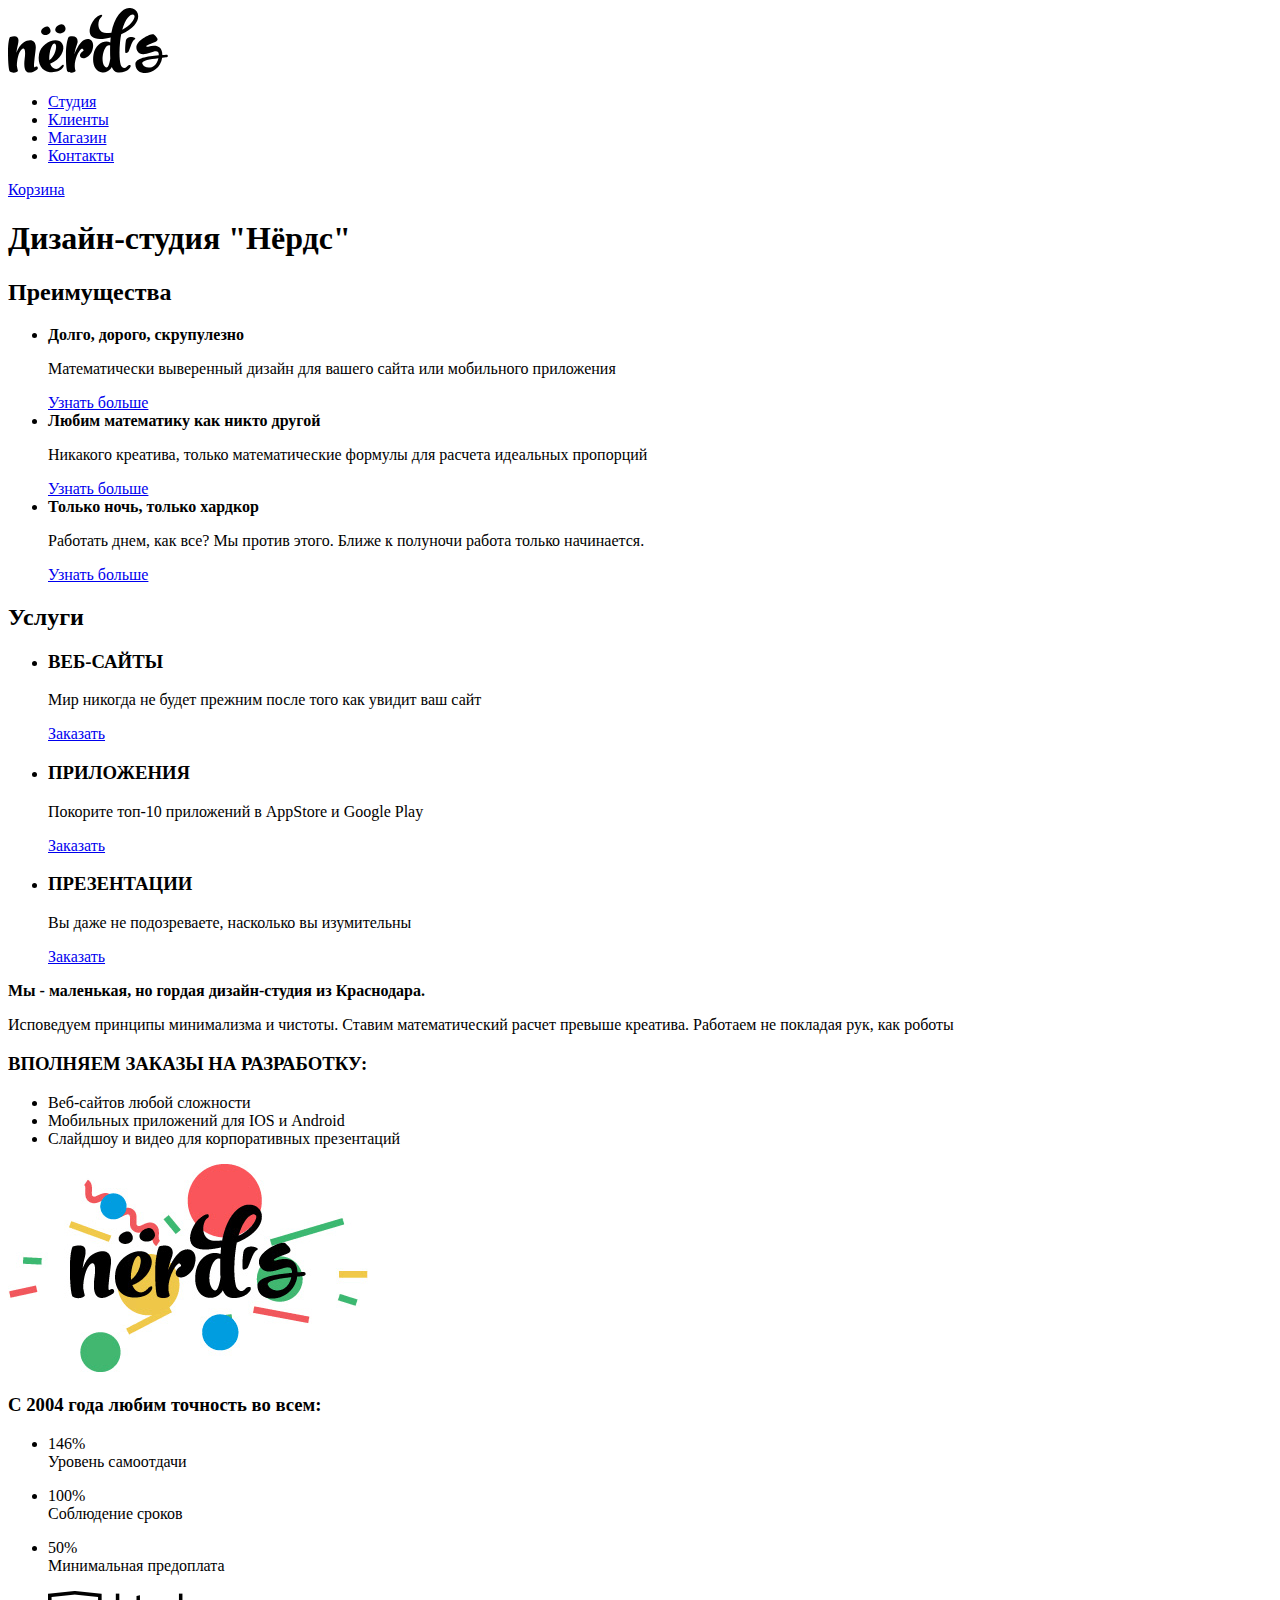
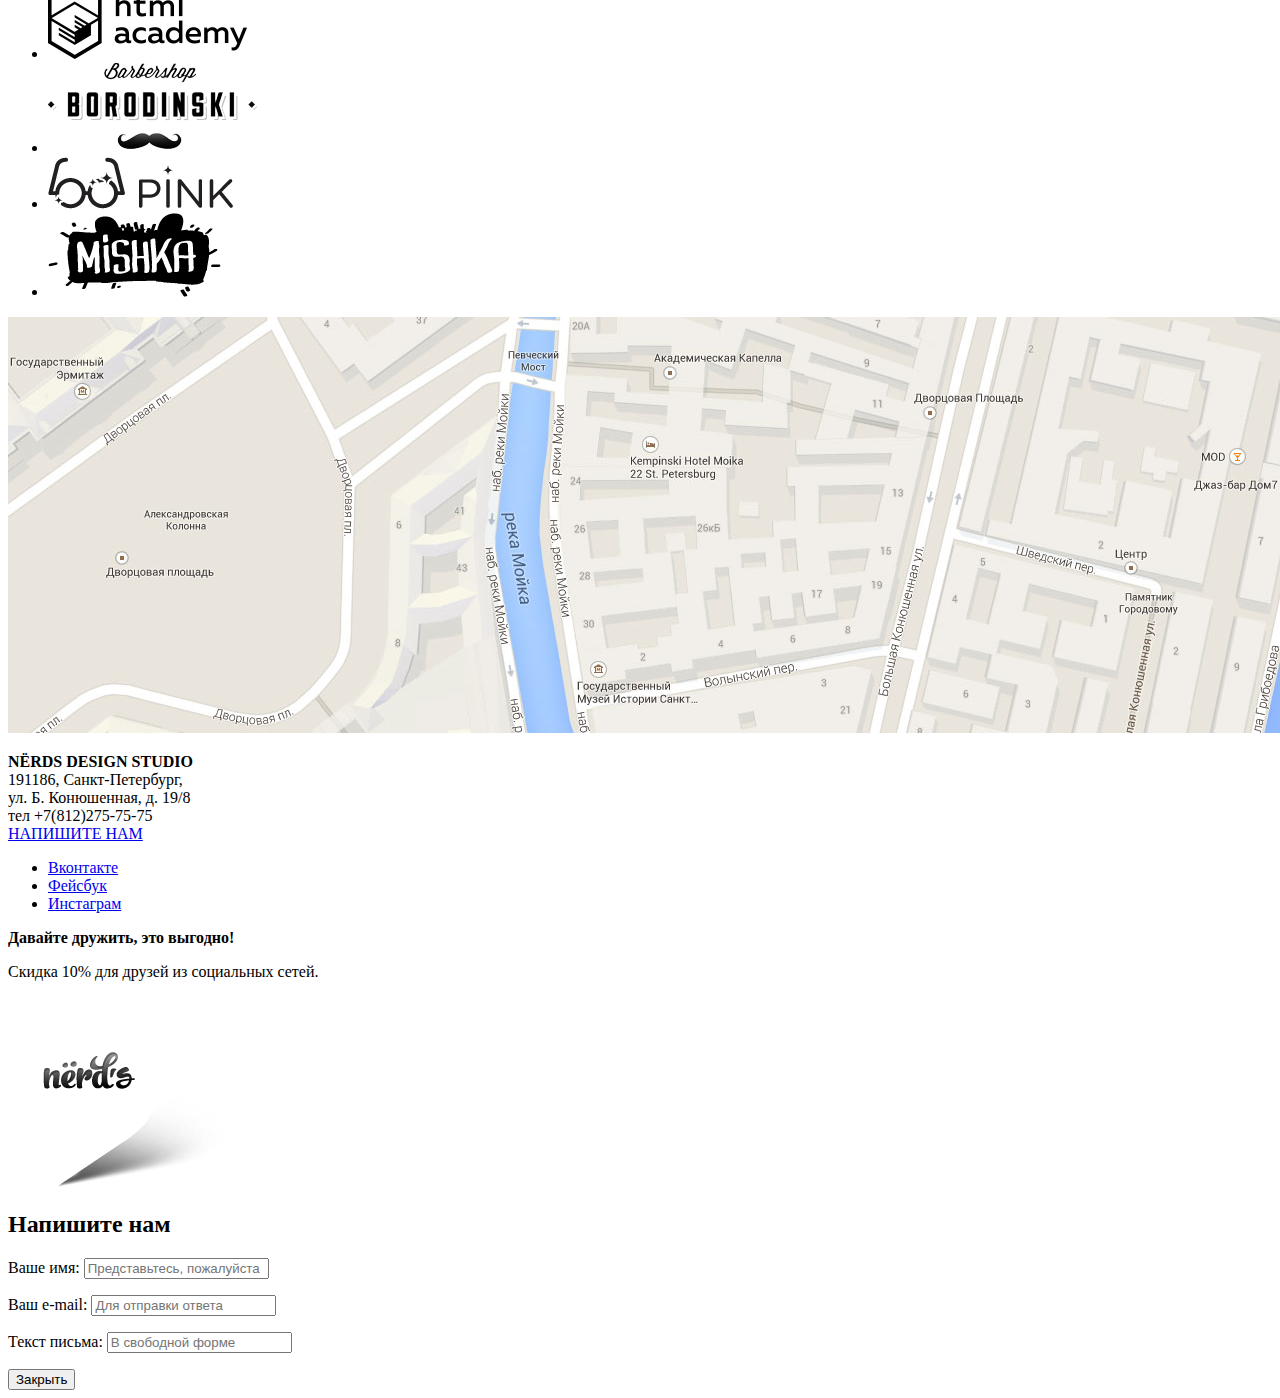
==== index.html @ 9006d19e "Merge pull request #4 from MyratNyrov/layout2" ====
<!DOCTYPE html>
<html lang="ru">
  <head>
    <meta charset="utf-8">
    <title>Дизайн-студия "Нёрдс"</title>
  </head>
  <body>

     <header class="main-header">
        <nav class="main-navigation">
            <a class="main-header-logo">
                <img src="img/nerds-logo.svg" width="160" height="65" alt="Логотип дизайн-студии «Нёрдс»">
            </a>
            <ul class="navigation">
                <li><a href="studio.html">Студия</a></li>
                <li><a href="customers.html">Клиенты</a></li>
                <li><a href="catalog.html">Магазин</a></li>
                <li><a href="contacts.html">Контакты</a></li>
            </ul>
        </nav>
        <div class="basket">
            <a href="#">Корзина</a>
        </div>
    </header>

    <main class="container">
        <h1 class="visually-hidden">Дизайн-студия "Нёрдс"</h1>
        <section class="features">
            <h2 class="visually-hidden">Преимущества</h2>
            <ul class="features-list">
                <li class="feature-item">
                    <b>Долго, дорого, скрупулезно</b>
                    <p>Математически выверенный дизайн для вашего сайта или мобильного приложения</p>
                    <a class="button" href="#">Узнать больше</a>
                </li>
                <li class="feature-item">
                    <b>Любим математику как никто другой</b>
                    <p>Никакого креатива, только математические формулы для расчета идеальных пропорций</p>
                    <a class="button" href="#">Узнать больше</a>
                </li>
                <li class="feature-item">
                    <b>Только ночь, только хардкор</b>
                    <p>Работать днем, как все? Мы против этого. Ближе к полуночи работа только начинается.</p>
                    <a class="button" href="#">Узнать больше</a>
                </li>
            </ul>
        </section>
        <section class="services">
            <h2 class="visually-hidden">Услуги</h2>
            <ul class="services-list">
                <li class="services-item">
                    <h3>ВЕБ-САЙТЫ</h3>
                    <p>Мир никогда не будет прежним после того как увидит ваш сайт</p>
                    <a class="button" href="#">Заказать</a>            
                </li>
                <li class="services-item">
                    <h3>ПРИЛОЖЕНИЯ</h3>
                    <p>Покорите топ-10 приложений в AppStore и Google Play</p>
                    <a class="button" href="#">Заказать</a>            
                </li>
                <li class="services-item">
                    <h3>ПРЕЗЕНТАЦИИ</h3>
                    <p>Вы даже не подозреваете, насколько вы изумительны</p>
                    <a class="button" href="#">Заказать</a>            
                </li>              
            </ul>
        </section>
        <section class="aboutus">
            <b>Мы - маленькая, но гордая дизайн-студия из Краснодара.</b>
            <p>Исповедуем принципы минимализма и чистоты. Ставим математический расчет превыше креатива. Работаем не покладая рук, как роботы</p>
            <h3>ВПОЛНЯЕМ ЗАКАЗЫ НА РАЗРАБОТКУ:</h3>
            <ul>
                <li>Веб-сайтов любой сложности</li>
                <li>Мобильных приложений для IOS и Android</li>
                <li>Слайдшоу и видео для корпоративных презентаций</li>
            </ul>
            <a class="main-header-logo">
                <img src="img/nerds-illustration.png" width="360" height="208" alt="Логотип дизайн-студии «Нёрдс»">
            </a>
            <h3>С 2004 года любим точность во всем:</h3>
            <ul>
                <li>
                    <p>146%<br>
                        Уровень самоотдачи
                    </p>
                </li>
                <li>
                    <p>100%<br>
                        Соблюдение сроков
                    </p>
                </li>
                <li>
                    <p>50%<br>
                        Минимальная предоплата
                    </p>
                </li>                
            </ul>
        </section>
        <section class="jobs">
            <ul class="jobs-list">
                <li>
                    <a href="https://htmlacademy.ru/intensive/htmlcss">
                        <img src="img/logo-htmlacademy.png" width="199" height="68" alt="HTML academy">                    
                    </a>
                </li>     
                <li>
                    <a href="https://http://barbershop-borodinski.ru/">
                        <img src="img/logo-borodinski.png" width="209" height="90" alt="Барбершоп Бородинский">                    
                    </a>
                </li>   
                <li>
                    <a href="https://pink.ru/">
                        <img src="img/logo-pink.png" width="185" height="52" alt="Pink">                    
                    </a>
                </li>   
                <li>
                    <a href="https://mishka.ru/">
                        <img src="img/logo-mishka.png" width="173" height="84" alt="Мишка">                    
                    </a>
                </li>              
            </ul>
        </section>      
    </main>

    <footer>
        <div id="map">
            <p>
                <img src="img/map.jpg" width="1440" height="416" alt="Офис компании по адресу ул. Большая Конюшенная 19/8, Санкт-Петербург">
            </p>
            <div class="contacts">
                <b>NЁRDS DESIGN STUDIO</b>
                <br>191186, Санкт-Петербург,
                <br>ул. Б. Конюшенная, д. 19/8
                <br>тел +7(812)275-75-75
                <br><a class="button" href="#">НАПИШИТЕ НАМ</a>
            </div>
        </div>
        <div class="footer-social">           
            <ul>
                <li><a class="social-button" href="#">Вконтакте</a></li>
                <li><a class="social-button" href="#">Фейсбук</a></li>
                <li><a class="social-button" href="#">Инстаграм</a></li>
            </ul> 
            <b>Давайте дружить, это выгодно!</b>
            <p>Скидка 10% для друзей из социальных сетей.</p>
        </div>          
            <a class="main-header-logo">
                <img src="img/map-marker.png" width="231" height="190" alt="Логотип дизайн-студии «Нёрдс»">
            </a>
        </div>
    </footer>

    <section class="modal modal-writetous">
        <h2>Напишите нам</h2>
        <form class="writetous-form" action="https://echo.htmlacademy.ru" method="post">
            <p>
                <label for="user-name">Ваше имя:</label>
               <input class="writetous-user" id="user-name" type="text" name="name" placeholder="Представьтесь, пожалуйста">
            </p>
            <p>
                <label for="user-emial">Ваш e-mail:</label>
                <input class="writetous-email" id="user-emial" type="text" name="emial" placeholder="Для отправки ответа">
            </p>
            <p>
                <label for="user-text">Текст письма:</label>
               <input class="writetous-text" id="user-text" type="text" name="text" placeholder="В свободной форме">
            </p>
        </form>
        <button class="modal-close" type="button">Закрыть</button>
    </section>

  </body>
</html>
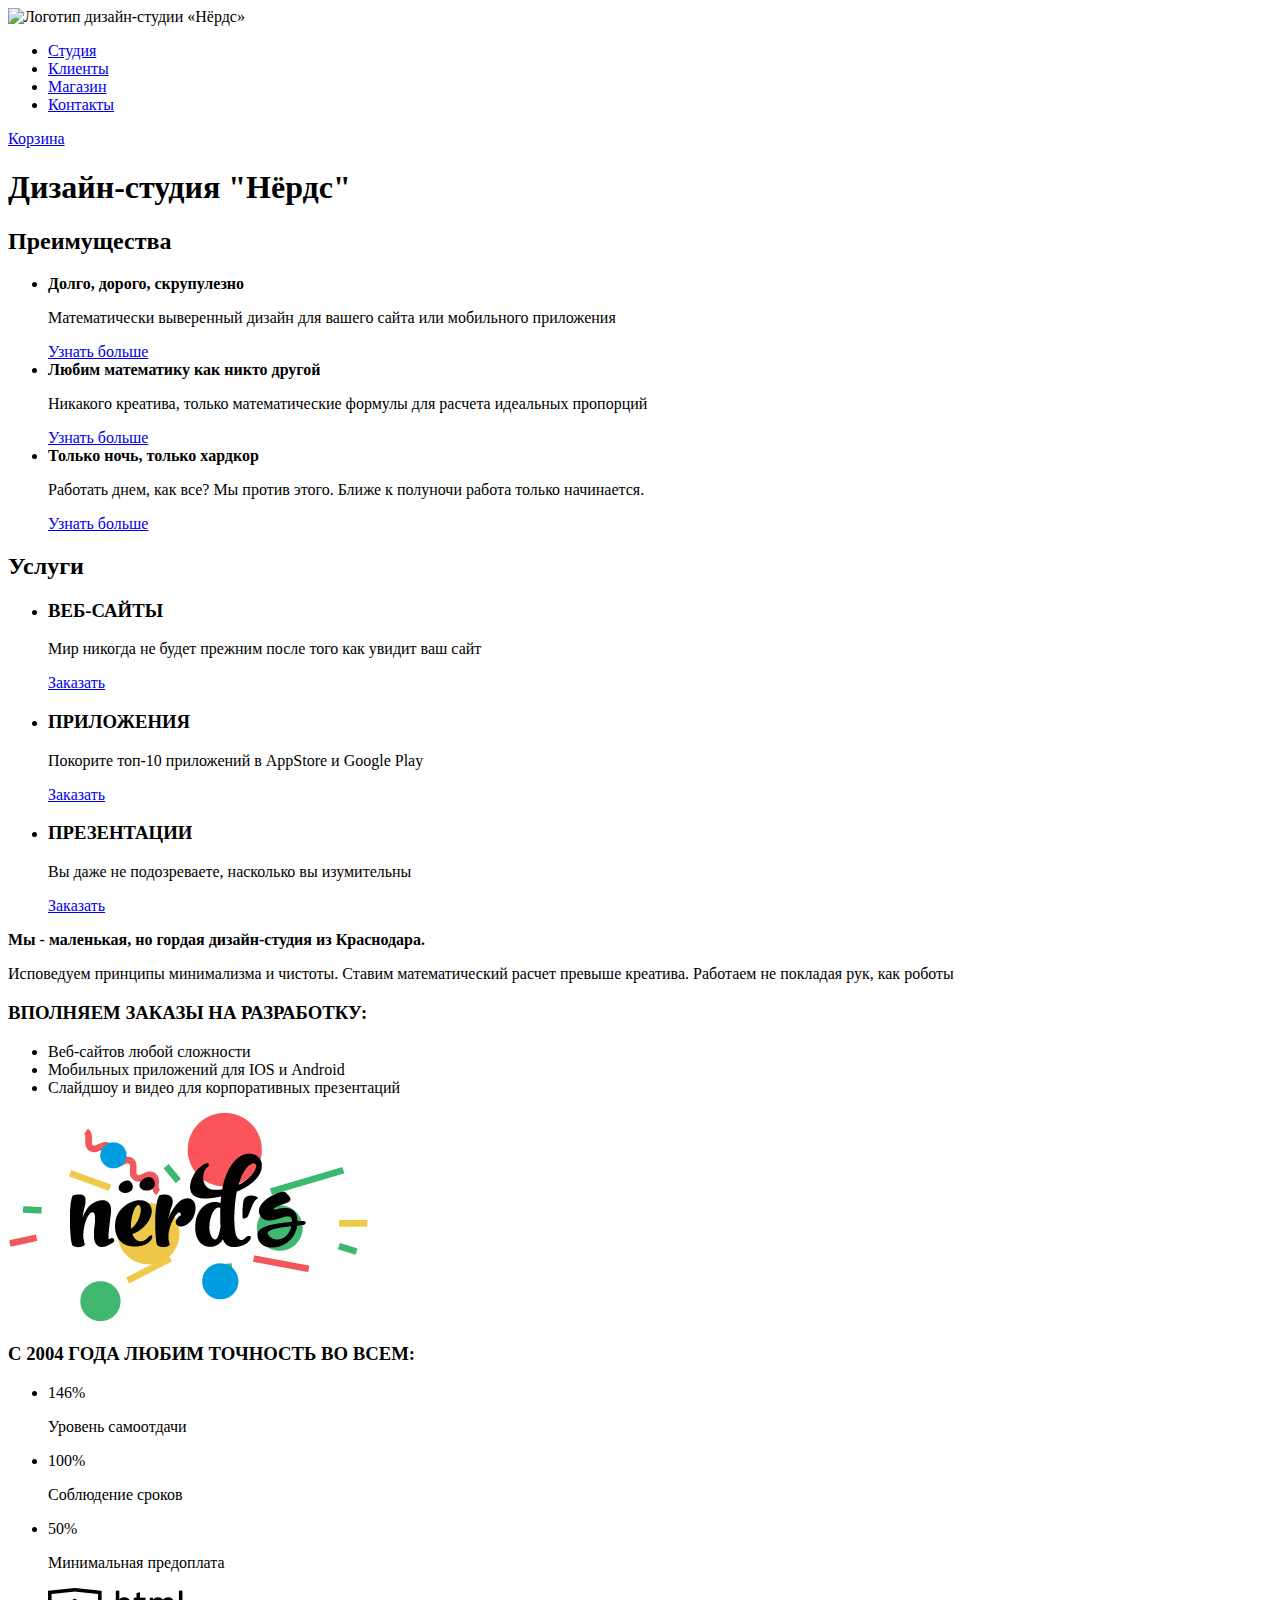
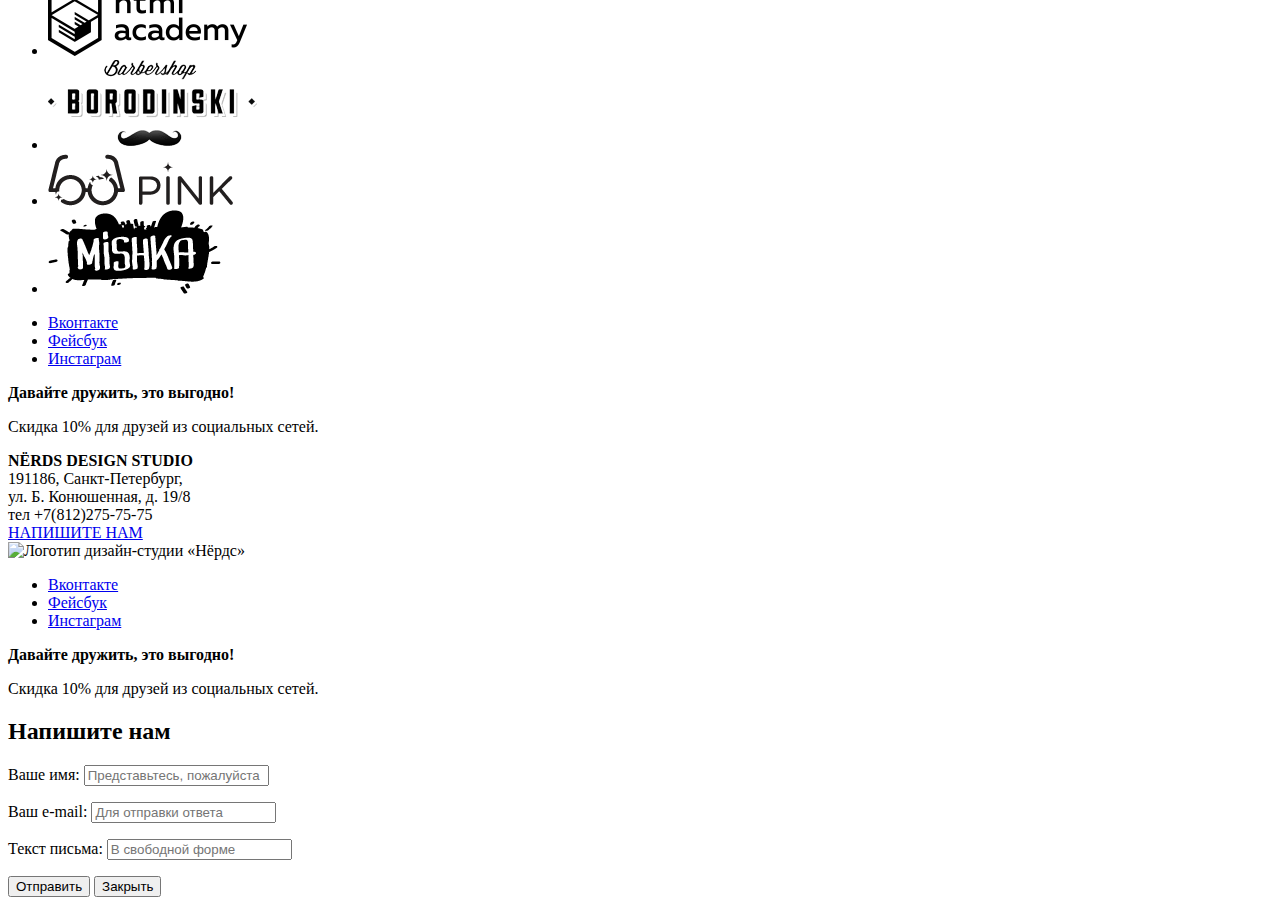
==== commit 3e4d0725: "resolve conflict" ====
--- a/index.html
+++ b/index.html
@@ -3,13 +3,17 @@
   <head>
     <meta charset="utf-8">
     <title>Дизайн-студия "Нёрдс"</title>
+    <link rel="preconnect" href="https://fonts.gstatic.com">
+    <link href="https://fonts.googleapis.com/css2?family=Roboto:wght@400;700&display=swap" rel="stylesheet">
+    <link href="css/normalize.css" rel="stylesheet" >    
+    <link rel="stylesheet" href="style.css">
   </head>
   <body>
 
      <header class="main-header">
         <nav class="main-navigation">
             <a class="main-header-logo">
-                <img src="img/nerds-logo.svg" width="160" height="65" alt="Логотип дизайн-студии «Нёрдс»">
+                <img src="img/index-logo.svg" width="368" height="153" alt="Логотип дизайн-студии «Нёрдс»">
             </a>
             <ul class="navigation">
                 <li><a href="studio.html">Студия</a></li>
@@ -28,40 +32,40 @@
         <section class="features">
             <h2 class="visually-hidden">Преимущества</h2>
             <ul class="features-list">
-                <li class="feature-item">
-                    <b>Долго, дорого, скрупулезно</b>
-                    <p>Математически выверенный дизайн для вашего сайта или мобильного приложения</p>
-                    <a class="button" href="#">Узнать больше</a>
-                </li>
-                <li class="feature-item">
-                    <b>Любим математику как никто другой</b>
-                    <p>Никакого креатива, только математические формулы для расчета идеальных пропорций</p>
-                    <a class="button" href="#">Узнать больше</a>
-                </li>
-                <li class="feature-item">
-                    <b>Только ночь, только хардкор</b>
-                    <p>Работать днем, как все? Мы против этого. Ближе к полуночи работа только начинается.</p>
-                    <a class="button" href="#">Узнать больше</a>
-                </li>
+              <li class="feature-item">
+                <b>Долго, дорого, скрупулезно</b>
+                <p>Математически выверенный дизайн для вашего сайта или мобильного приложения</p>
+                <a class="button" href="#">Узнать больше</a>
+              </li>
+              <li class="feature-item">
+                <b>Любим математику как никто другой</b>
+                <p>Никакого креатива, только математические формулы для расчета идеальных пропорций</p>
+                <a class="button" href="#">Узнать больше</a>
+              </li>
+              <li class="feature-item">
+                <b>Только ночь, только хардкор</b>
+                <p>Работать днем, как все? Мы против этого. Ближе к полуночи работа только начинается.</p>
+                <a class="button" href="#">Узнать больше</a>
+              </li>
             </ul>
         </section>
         <section class="services">
             <h2 class="visually-hidden">Услуги</h2>
             <ul class="services-list">
-                <li class="services-item">
+                <li class="services-item-web">
                     <h3>ВЕБ-САЙТЫ</h3>
                     <p>Мир никогда не будет прежним после того как увидит ваш сайт</p>
-                    <a class="button" href="#">Заказать</a>            
+                    <a class="button-web" href="#">Заказать</a>            
                 </li>
-                <li class="services-item">
+                <li class="services-item-app">
                     <h3>ПРИЛОЖЕНИЯ</h3>
                     <p>Покорите топ-10 приложений в AppStore и Google Play</p>
-                    <a class="button" href="#">Заказать</a>            
+                    <a class="button-app" href="#">Заказать</a>            
                 </li>
-                <li class="services-item">
+                <li class="services-item-presentation">
                     <h3>ПРЕЗЕНТАЦИИ</h3>
                     <p>Вы даже не подозреваете, насколько вы изумительны</p>
-                    <a class="button" href="#">Заказать</a>            
+                    <a class="button-presentation" href="#">Заказать</a>            
                 </li>              
             </ul>
         </section>
@@ -69,7 +73,7 @@
             <b>Мы - маленькая, но гордая дизайн-студия из Краснодара.</b>
             <p>Исповедуем принципы минимализма и чистоты. Ставим математический расчет превыше креатива. Работаем не покладая рук, как роботы</p>
             <h3>ВПОЛНЯЕМ ЗАКАЗЫ НА РАЗРАБОТКУ:</h3>
-            <ul>
+            <ul class="aboutus-list">
                 <li>Веб-сайтов любой сложности</li>
                 <li>Мобильных приложений для IOS и Android</li>
                 <li>Слайдшоу и видео для корпоративных презентаций</li>
@@ -77,56 +81,59 @@
             <a class="main-header-logo">
                 <img src="img/nerds-illustration.png" width="360" height="208" alt="Логотип дизайн-студии «Нёрдс»">
             </a>
-            <h3>С 2004 года любим точность во всем:</h3>
-            <ul>
-                <li>
-                    <p>146%<br>
-                        Уровень самоотдачи
-                    </p>
+            <h3>С 2004 ГОДА ЛЮБИМ ТОЧНОСТЬ ВО ВСЕМ:</h3>
+            <ul class="aboutus-list">
+                <li class="aboutus-percent">
+                    <span>146%</span>
+                    <p>Уровень самоотдачи</p>                    
                 </li>
-                <li>
-                    <p>100%<br>
-                        Соблюдение сроков
-                    </p>
+                <li class="aboutus-percent">
+                    <span>100%</span>
+                    <p>Соблюдение сроков</p>                    
                 </li>
-                <li>
-                    <p>50%<br>
-                        Минимальная предоплата
-                    </p>
+                <li class="aboutus-percent">
+                    <span>50%</span>
+                    <p>Минимальная предоплата</p>                    
                 </li>                
             </ul>
         </section>
         <section class="jobs">
             <ul class="jobs-list">
                 <li>
-                    <a href="https://htmlacademy.ru/intensive/htmlcss">
+                    <a class="jobs-item" href="https://htmlacademy.ru/intensive/htmlcss">
                         <img src="img/logo-htmlacademy.png" width="199" height="68" alt="HTML academy">                    
                     </a>
                 </li>     
                 <li>
-                    <a href="https://http://barbershop-borodinski.ru/">
+                    <a class="jobs-item" href="https://http://barbershop-borodinski.ru/">
                         <img src="img/logo-borodinski.png" width="209" height="90" alt="Барбершоп Бородинский">                    
                     </a>
                 </li>   
                 <li>
-                    <a href="https://pink.ru/">
+                    <a class="jobs-item" href="https://pink.ru/">
                         <img src="img/logo-pink.png" width="185" height="52" alt="Pink">                    
                     </a>
                 </li>   
                 <li>
-                    <a href="https://mishka.ru/">
+                    <a class="jobs-item" href="https://mishka.ru/">
                         <img src="img/logo-mishka.png" width="173" height="84" alt="Мишка">                    
                     </a>
                 </li>              
-            </ul>
-        </section>      
+              </ul>
+          </section>      
     </main>
 
     <footer>
+        <div class="footer-social">           
+            <ul>
+              <li><a class="social-button" href="#">Вконтакте</a></li>
+              <li><a class="social-button" href="#">Фейсбук</a></li>
+              <li><a class="social-button" href="#">Инстаграм</a></li>
+            </ul> 
+            <b>Давайте дружить, это выгодно!</b>
+            <p>Скидка 10% для друзей из социальных сетей.</p>
+        </div>
         <div id="map">
-            <p>
-                <img src="img/map.jpg" width="1440" height="416" alt="Офис компании по адресу ул. Большая Конюшенная 19/8, Санкт-Петербург">
-            </p>
             <div class="contacts">
                 <b>NЁRDS DESIGN STUDIO</b>
                 <br>191186, Санкт-Петербург,
@@ -135,39 +142,44 @@
                 <br><a class="button" href="#">НАПИШИТЕ НАМ</a>
             </div>
         </div>
+        <a class="main-header-logo">
+            <img src="img/index-logo.svg" width="368" height="153" alt="Логотип дизайн-студии «Нёрдс»">
+        </a>
         <div class="footer-social">           
-            <ul>
-                <li><a class="social-button" href="#">Вконтакте</a></li>
-                <li><a class="social-button" href="#">Фейсбук</a></li>
-                <li><a class="social-button" href="#">Инстаграм</a></li>
+            <ul class="social-list">
+                <li><a class="social-button vk-icon" href="vk.com">Вконтакте</a>
+                    <!-- <img class="vk" src="img/vk-icon.svg" width="26" height="26" alt="ВК"> -->
+                </li>
+                <li><a class="social-button fb-icon" href="facebook.com">Фейсбук</a>
+                    <!-- <img class="fb" src="img/fb-icon.svg" width="26" height="26" alt="ФБ"> -->
+                </li>
+                <li><a class="social-button insta-icon" href="instagram.com">Инстаграм</a>
+                    <!-- <img class="insta" src="img/insta-icon.svg" width="26" height="26" alt="Инста"> -->
+                </li>
             </ul> 
             <b>Давайте дружить, это выгодно!</b>
             <p>Скидка 10% для друзей из социальных сетей.</p>
-        </div>          
-            <a class="main-header-logo">
-                <img src="img/map-marker.png" width="231" height="190" alt="Логотип дизайн-студии «Нёрдс»">
-            </a>
         </div>
     </footer>
 
     <section class="modal modal-writetous">
         <h2>Напишите нам</h2>
         <form class="writetous-form" action="https://echo.htmlacademy.ru" method="post">
-            <p>
+            <p class="writetous-item">
                 <label for="user-name">Ваше имя:</label>
                <input class="writetous-user" id="user-name" type="text" name="name" placeholder="Представьтесь, пожалуйста">
             </p>
-            <p>
+            <p class="writetous-item"> 
                 <label for="user-emial">Ваш e-mail:</label>
                 <input class="writetous-email" id="user-emial" type="text" name="emial" placeholder="Для отправки ответа">
             </p>
-            <p>
+            <p class="writetous-item writetous-text">
                 <label for="user-text">Текст письма:</label>
                <input class="writetous-text" id="user-text" type="text" name="text" placeholder="В свободной форме">
             </p>
         </form>
+        <button class="button">Отправить</button>
         <button class="modal-close" type="button">Закрыть</button>
     </section>
-
   </body>
 </html>
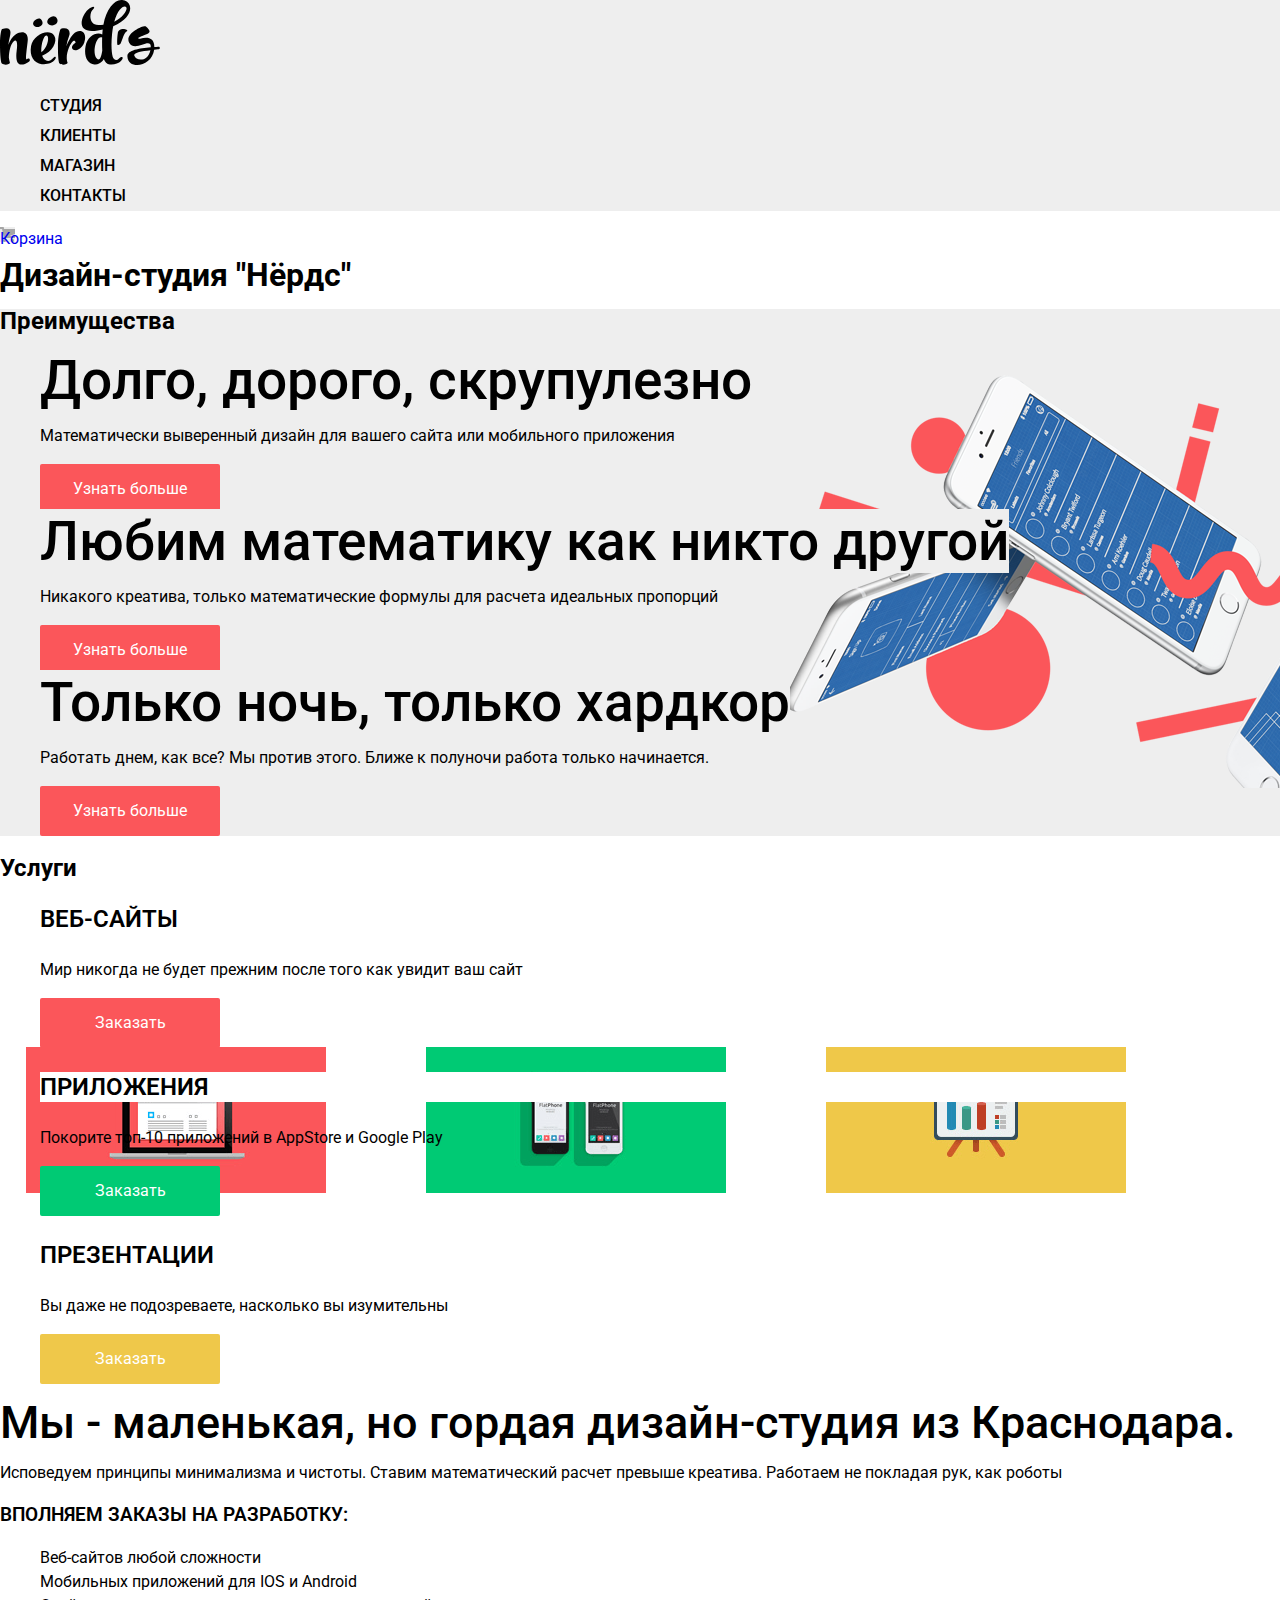
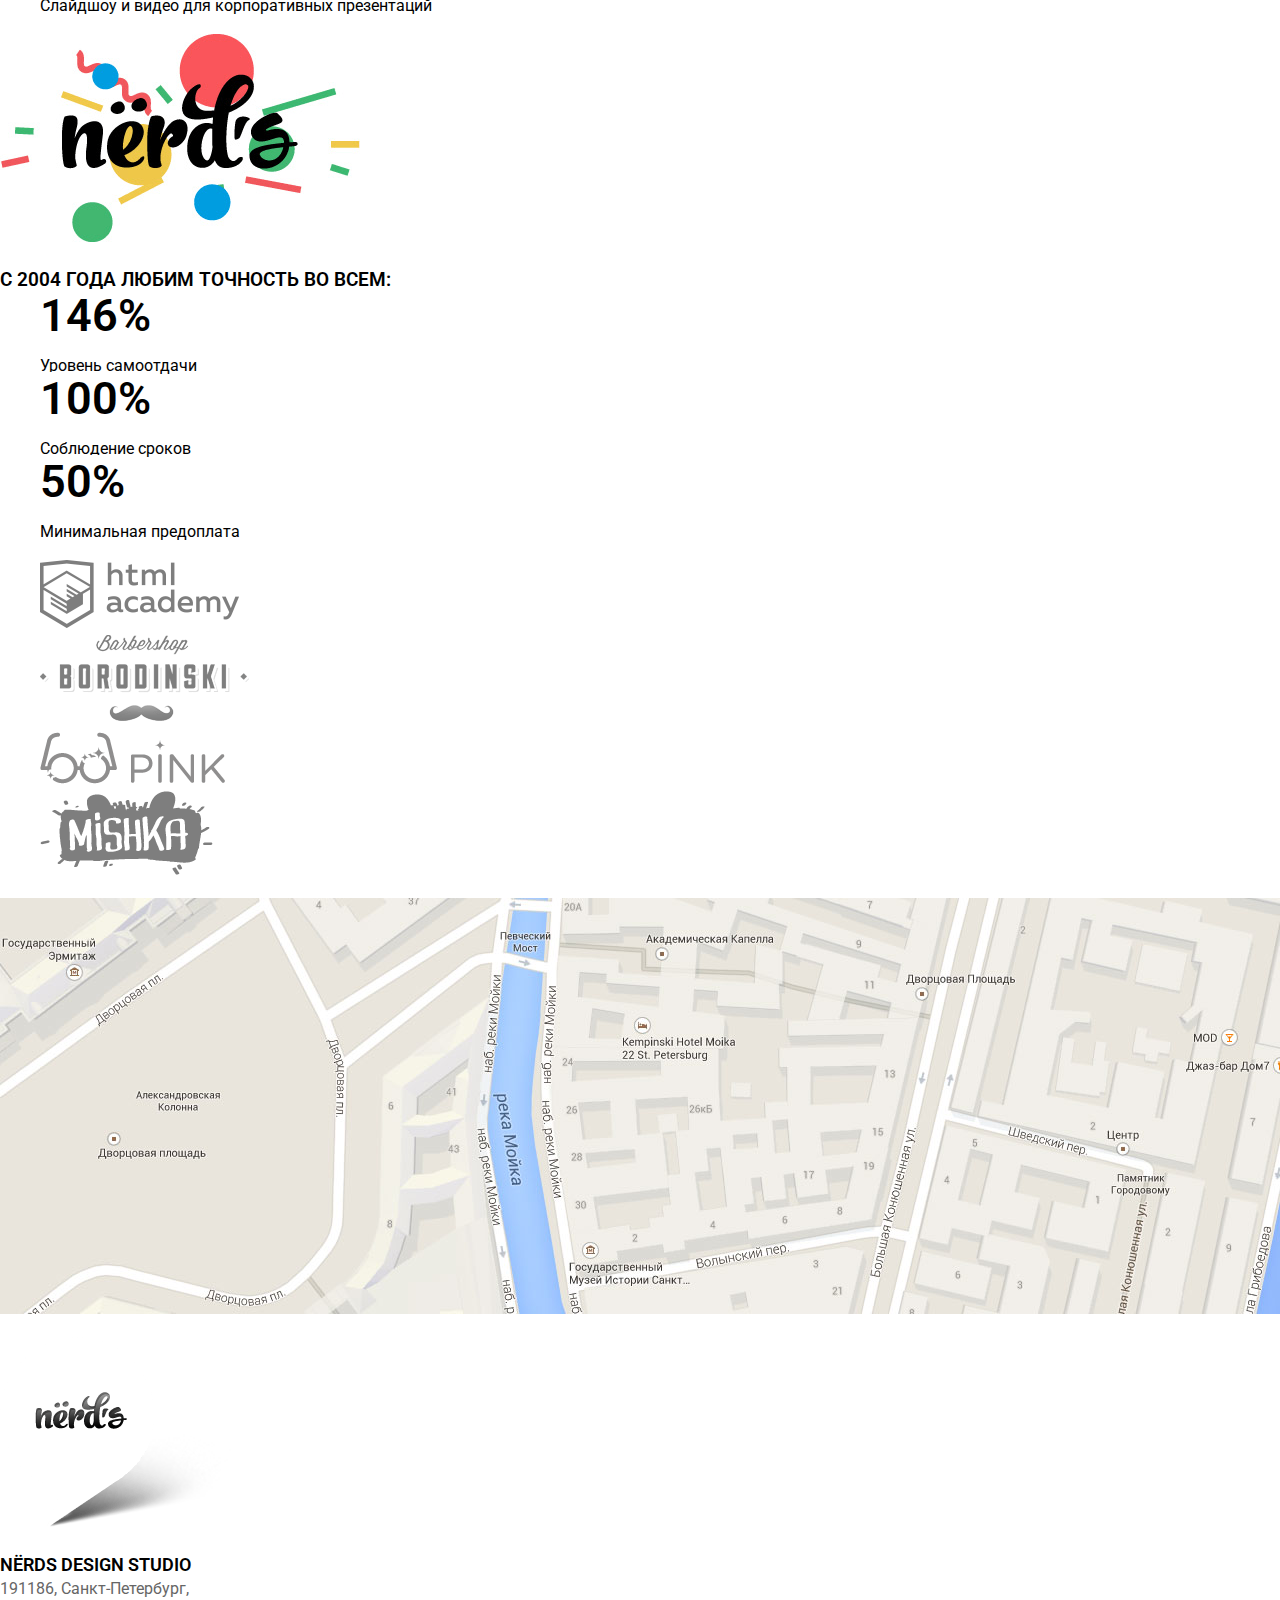
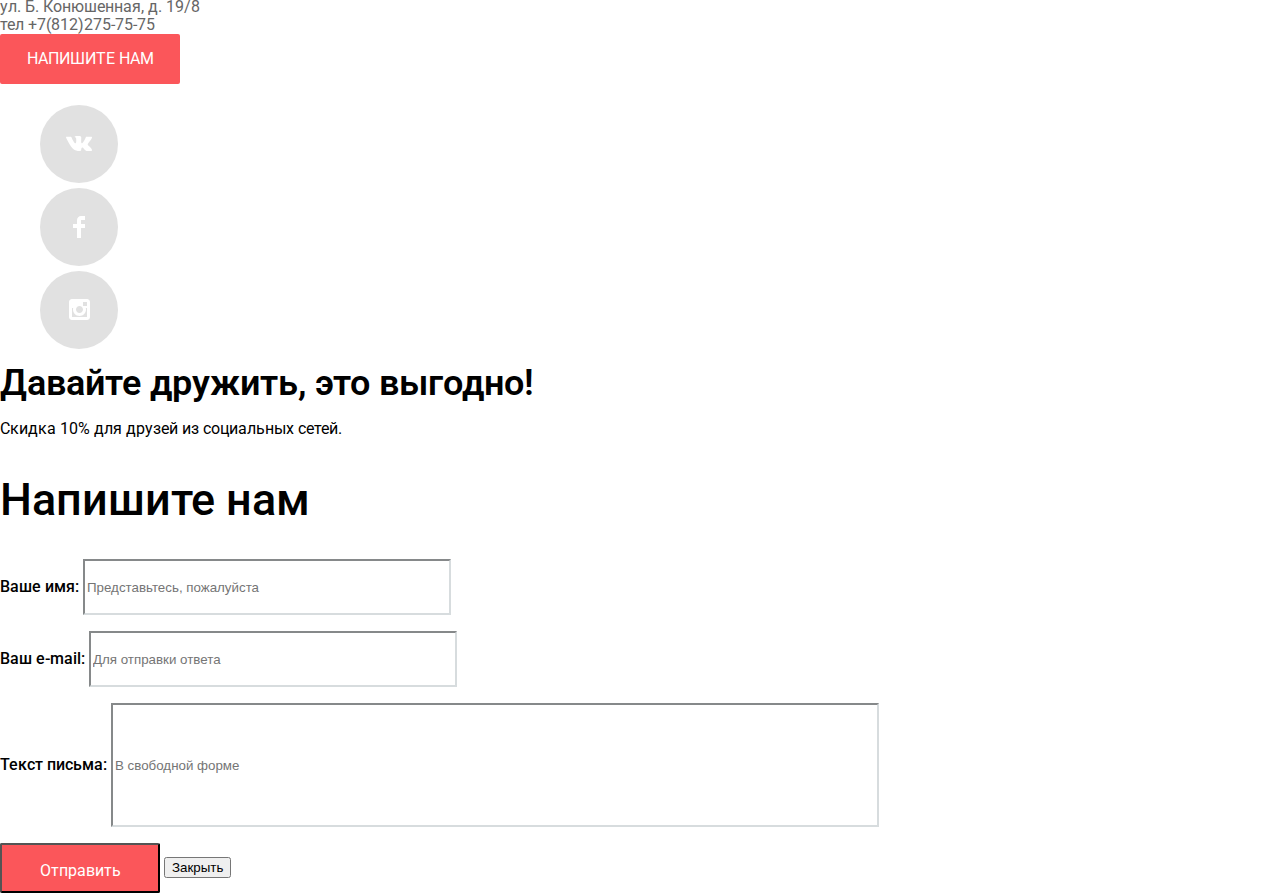
==== commit 933a2fde: "Merge pull request #5 from MyratNyrov/basic-styling" ====
--- a/index.html
+++ b/index.html
@@ -13,7 +13,7 @@
      <header class="main-header">
         <nav class="main-navigation">
             <a class="main-header-logo">
-                <img src="img/index-logo.svg" width="368" height="153" alt="Логотип дизайн-студии «Нёрдс»">
+                <img src="img/nerds-logo.svg" width="160" height="65" alt="Логотип дизайн-студии «Нёрдс»">
             </a>
             <ul class="navigation">
                 <li><a href="studio.html">Студия</a></li>
@@ -32,21 +32,21 @@
         <section class="features">
             <h2 class="visually-hidden">Преимущества</h2>
             <ul class="features-list">
-              <li class="feature-item">
-                <b>Долго, дорого, скрупулезно</b>
-                <p>Математически выверенный дизайн для вашего сайта или мобильного приложения</p>
-                <a class="button" href="#">Узнать больше</a>
-              </li>
-              <li class="feature-item">
-                <b>Любим математику как никто другой</b>
-                <p>Никакого креатива, только математические формулы для расчета идеальных пропорций</p>
-                <a class="button" href="#">Узнать больше</a>
-              </li>
-              <li class="feature-item">
-                <b>Только ночь, только хардкор</b>
-                <p>Работать днем, как все? Мы против этого. Ближе к полуночи работа только начинается.</p>
-                <a class="button" href="#">Узнать больше</a>
-              </li>
+                <li class="feature-item">
+                    <b>Долго, дорого, скрупулезно</b>
+                    <p>Математически выверенный дизайн для вашего сайта или мобильного приложения</p>
+                    <a class="button" href="#">Узнать больше</a>
+                </li>
+                <li class="feature-item">
+                    <b>Любим математику как никто другой</b>
+                    <p>Никакого креатива, только математические формулы для расчета идеальных пропорций</p>
+                    <a class="button" href="#">Узнать больше</a>
+                </li>
+                <li class="feature-item">
+                    <b>Только ночь, только хардкор</b>
+                    <p>Работать днем, как все? Мы против этого. Ближе к полуночи работа только начинается.</p>
+                    <a class="button" href="#">Узнать больше</a>
+                </li>
             </ul>
         </section>
         <section class="services">
@@ -55,17 +55,17 @@
                 <li class="services-item-web">
                     <h3>ВЕБ-САЙТЫ</h3>
                     <p>Мир никогда не будет прежним после того как увидит ваш сайт</p>
-                    <a class="button-web" href="#">Заказать</a>            
+                    <a class="button button-web" href="#">Заказать</a>            
                 </li>
                 <li class="services-item-app">
                     <h3>ПРИЛОЖЕНИЯ</h3>
                     <p>Покорите топ-10 приложений в AppStore и Google Play</p>
-                    <a class="button-app" href="#">Заказать</a>            
+                    <a class="button button-app" href="#">Заказать</a>            
                 </li>
                 <li class="services-item-presentation">
                     <h3>ПРЕЗЕНТАЦИИ</h3>
                     <p>Вы даже не подозреваете, насколько вы изумительны</p>
-                    <a class="button-presentation" href="#">Заказать</a>            
+                    <a class="button button-presentation" href="#">Заказать</a>            
                 </li>              
             </ul>
         </section>
@@ -119,21 +119,18 @@
                         <img src="img/logo-mishka.png" width="173" height="84" alt="Мишка">                    
                     </a>
                 </li>              
-              </ul>
-          </section>      
+            </ul>
+        </section>      
     </main>
 
     <footer>
-        <div class="footer-social">           
-            <ul>
-              <li><a class="social-button" href="#">Вконтакте</a></li>
-              <li><a class="social-button" href="#">Фейсбук</a></li>
-              <li><a class="social-button" href="#">Инстаграм</a></li>
-            </ul> 
-            <b>Давайте дружить, это выгодно!</b>
-            <p>Скидка 10% для друзей из социальных сетей.</p>
-        </div>
         <div id="map">
+            <p>
+                <img src="img/map.jpg" width="1440" height="416" alt="Офис компании по адресу ул. Большая Конюшенная 19/8, Санкт-Петербург">
+                <div>
+                    <img src="img/map-marker.png" width="231" height="190" alt="Логотип дизайн-студии «Нёрдс»">
+                </div>
+            </p>
             <div class="contacts">
                 <b>NЁRDS DESIGN STUDIO</b>
                 <br>191186, Санкт-Петербург,
@@ -142,9 +139,7 @@
                 <br><a class="button" href="#">НАПИШИТЕ НАМ</a>
             </div>
         </div>
-        <a class="main-header-logo">
-            <img src="img/index-logo.svg" width="368" height="153" alt="Логотип дизайн-студии «Нёрдс»">
-        </a>
+
         <div class="footer-social">           
             <ul class="social-list">
                 <li><a class="social-button vk-icon" href="vk.com">Вконтакте</a>
--- a/style.css
+++ b/style.css
@@ -0,0 +1,304 @@
+body {
+    margin: 0;
+    padding: 0;
+
+    font-family: "Roboto", Arial, Helvetica, sans-serif;
+    font-size: 16px;
+    line-height: 24px;
+    font-weight: 400;
+    color: #000000;
+    /* text-transform: ; */
+
+    background-color: #ffffff;
+}
+
+a {
+    text-decoration: none;
+}
+
+.main-navigation {
+    font-size: 16px;
+    line-height: 30px;
+    font-weight: 500;
+    background-color: #eeeeee;
+    color: #000000;
+    text-transform: uppercase;
+}
+
+.navigation, 
+.features-list, 
+.services-list, 
+.aboutus-list, 
+.jobs-list, 
+.social-list {
+    list-style: none;
+}
+
+.navigation a {
+    color: #000;
+}
+
+.navigation a:hover,
+.navigation a:focus
+{
+    color: #fb565a;
+}
+
+.basket {
+    width: 15px;
+    height: 15px;
+    background-image: url(img/cart-icon.png);
+    background-repeat: no-repeat;
+    background-color: #eeeeee;
+}
+
+.features {
+    background-color: #eeeeee;
+    background-image: url(img/nerds-index-slide1.png);
+    background-position: 751px;
+    background-repeat: no-repeat;
+}
+
+.features b {
+    font-size: 55px;
+    line-height: 55px;
+    font-weight: 500;
+    background-color: #eeeeee;
+    color: #000000;
+}
+
+.button {    
+    font: inherit;
+
+    display: inline-block;
+
+    min-width: 160px;
+    height: 50px;
+    line-height: 50px;
+    padding-left: 10px;
+    padding-right: 10px;
+
+    vertical-align: 100px;
+    text-align: center;
+    color: #ffffff;
+    vertical-align: middle;
+    
+    background-color: #fb565a;
+    border-radius: 2px;
+}
+
+.button:hover
+{
+    background-color: #e74246;
+}
+
+.button:focus{
+    color: #e26f72;
+    background-color: #d7373b;
+}
+
+.services {
+    background-color: #ffffff;
+    background-image: url(img/illustration.png);
+    background-position: 26px;
+    background-repeat: no-repeat;
+
+}
+
+.button-web {
+    /* font: inherit; */
+
+    text-align: center;
+    color: #ffffff;
+     
+    background-color: #fb565a;
+    border-radius: 2px;
+}
+
+.button-web:hover
+{
+    background-color: #e74246;
+}
+
+.button-web:focus
+{
+    color: #e26f72;
+    background-color: #d7373b;
+}
+
+.button-app {
+    /* font: inherit; */
+
+    text-align: center;
+    color: #ffffff;
+    
+    background-color: #00ca74;
+    border-radius: 2px;
+}
+
+.button-app:hover
+{
+    background-color: #00bc6c;
+}
+
+.button-app:focus
+{
+    color: #38bd84;
+    background-color: #00bc6c;
+}
+
+.button-presentation {
+    /* font: inherit; */
+
+    text-align: center;
+    color: #ffffff;
+    
+    background-color: #efc84a;
+    border-radius: 2px;
+}
+
+.button-presentation:hover
+{
+    background-color: #eab534;
+}
+
+.button-presentation:focus
+{
+    color: #ecbe5c;
+    background-color: #e5a722;
+}
+
+.services h3 {
+    font-size: 24px;
+    line-height: 30px;
+    font-weight: 600;
+    background-color: #ffffff;
+    color: #000000;
+}
+
+.aboutus b {
+    font-size: 45px;
+    line-height: 45px;
+    font-weight: 500;
+    background-color: #ffffff;
+    color: #000000;
+}
+
+.aboutus h3 {
+    font-weight: 600;
+}
+
+.aboutus-percent span{
+    font-size: 45px;
+    line-height: 10px;
+    font-weight: 600;
+    background-color: #ffffff;
+    color: #000000;
+}
+
+.jobs-item {
+    opacity: 0.5;
+}
+
+.jobs-item:hover {
+    opacity: 1;
+}
+
+.jobs-item:focus {
+    opacity: 0.3;
+}
+
+.contacts b{
+    font-size: 18px;
+    line-height: 30px;
+    font-weight: 600;
+    background-color: #ffffff;
+    color: #000000;
+}
+
+.contacts {
+    font-size: 16px;
+    line-height: 18px;
+    font-weight: 400;
+    background-color: #ffffff;
+    color: #666666;
+}
+
+.social-button {
+    width: 78px;
+    height: 78px;
+    border-radius: 50%;
+    background-color: #e1e1e1;
+    display: inline-block;
+    font-size: 0;
+}
+
+.vk-icon {
+    background-image: url(img/vk-icon.svg);
+    background-repeat: no-repeat;
+    background-position: center;
+}
+
+.fb-icon {
+    background-image: url(img/fb-icon.svg);
+    background-repeat: no-repeat;
+    background-position: center;
+}
+
+.insta-icon {
+    background-image: url(img/insta-icon.svg);
+    background-repeat: no-repeat;
+    background-position: center;
+}
+
+.social-button:hover{
+    background-color: #e74246;
+}
+
+.social-button:focus{
+    background-color: #d7373b;
+    counter-reset: #e37376;
+}
+
+.footer-social b {
+    font-size: 36px;
+    line-height: 36px;
+    font-weight: 600;
+}
+
+.footer-social p {
+    font-size: 16px;
+    line-height: 22px;
+    font-weight: 400;
+}
+
+.modal-writetous h2 {
+    font-size: 45px;
+    line-height: 45px;
+    font-weight: 500;
+}
+
+.writetous-form {
+    font-size: 16px;
+    line-height: 18px;
+    font-weight: 500;
+}
+
+.writetous-item input{
+    width: 360px;
+    height: 50px;
+    border-color: #d7dcde;
+}
+
+.writetous-text input{
+    width: 760px;
+    height: 118px;
+}
+
+.writetous-item input:hover{
+    border-color: #b4b9bb;
+}
+
+.writetous-item input:focus{
+    border-color: #ffffff;
+}
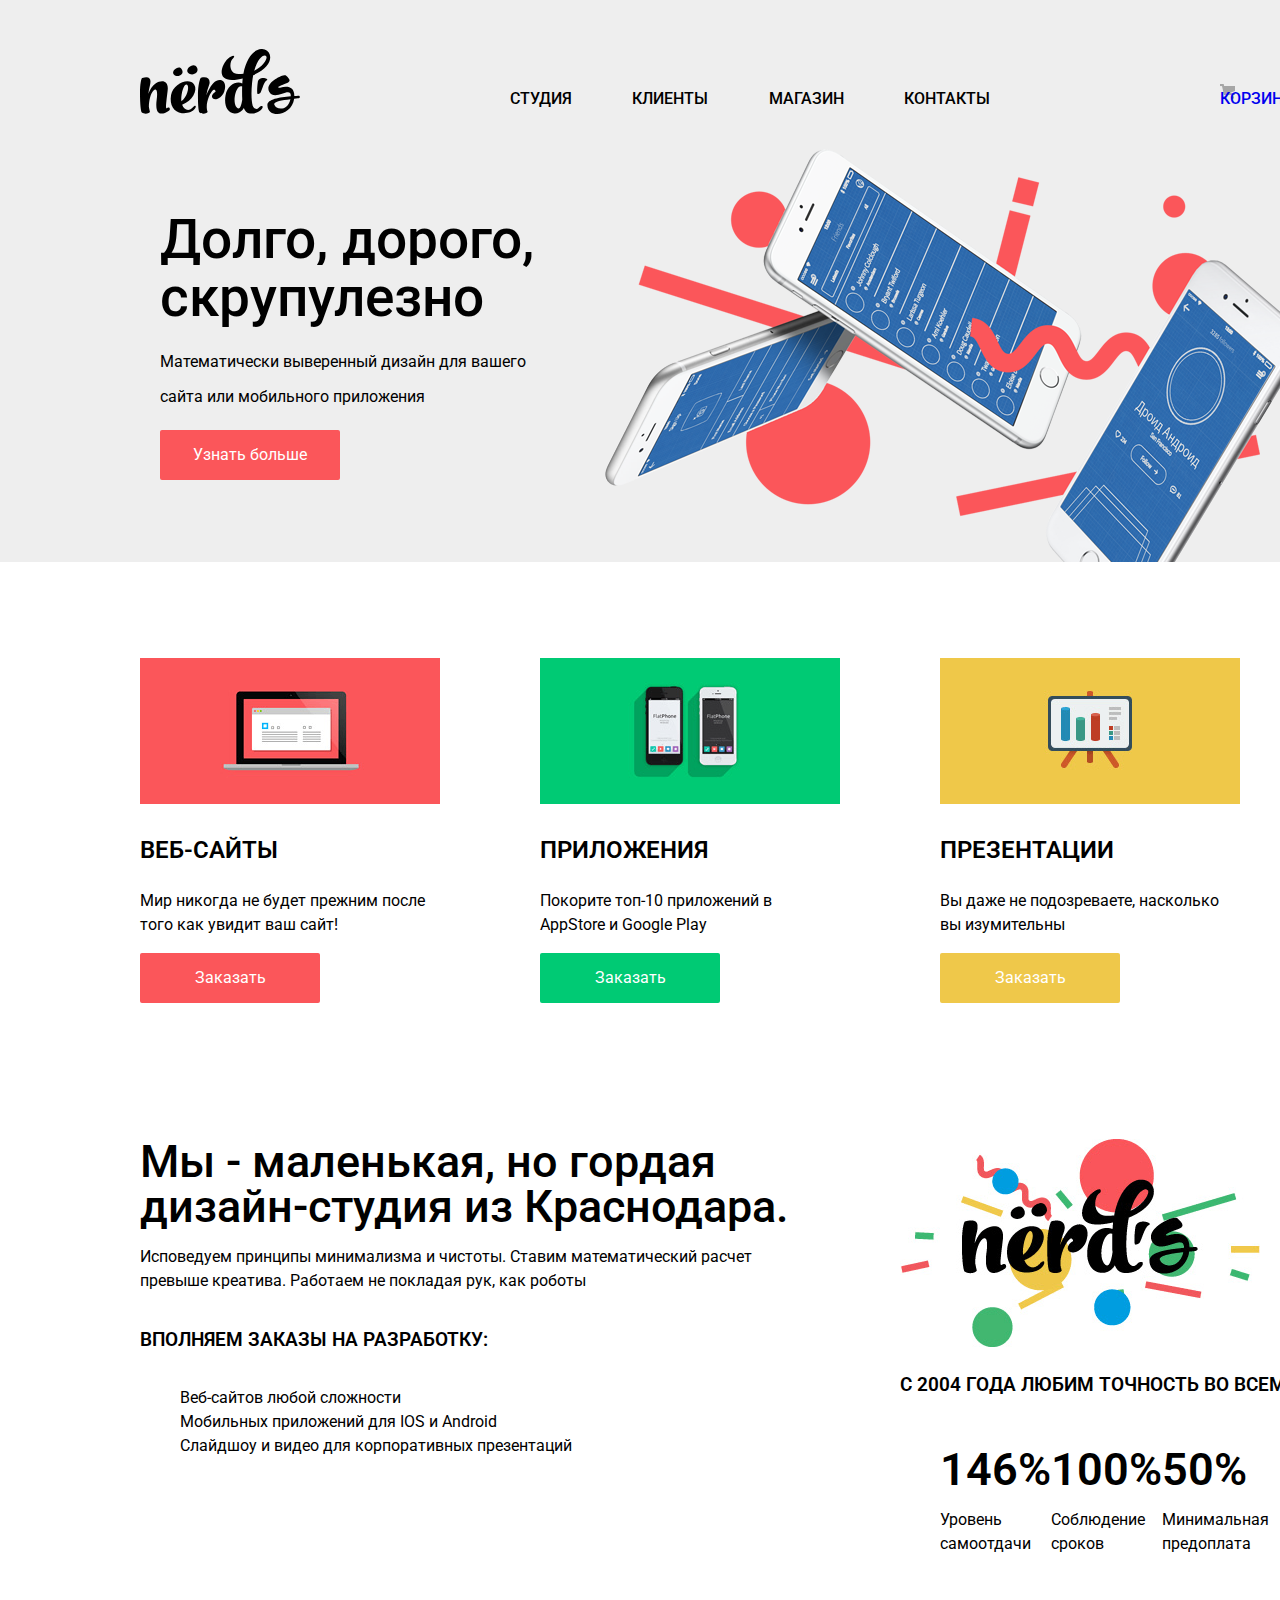
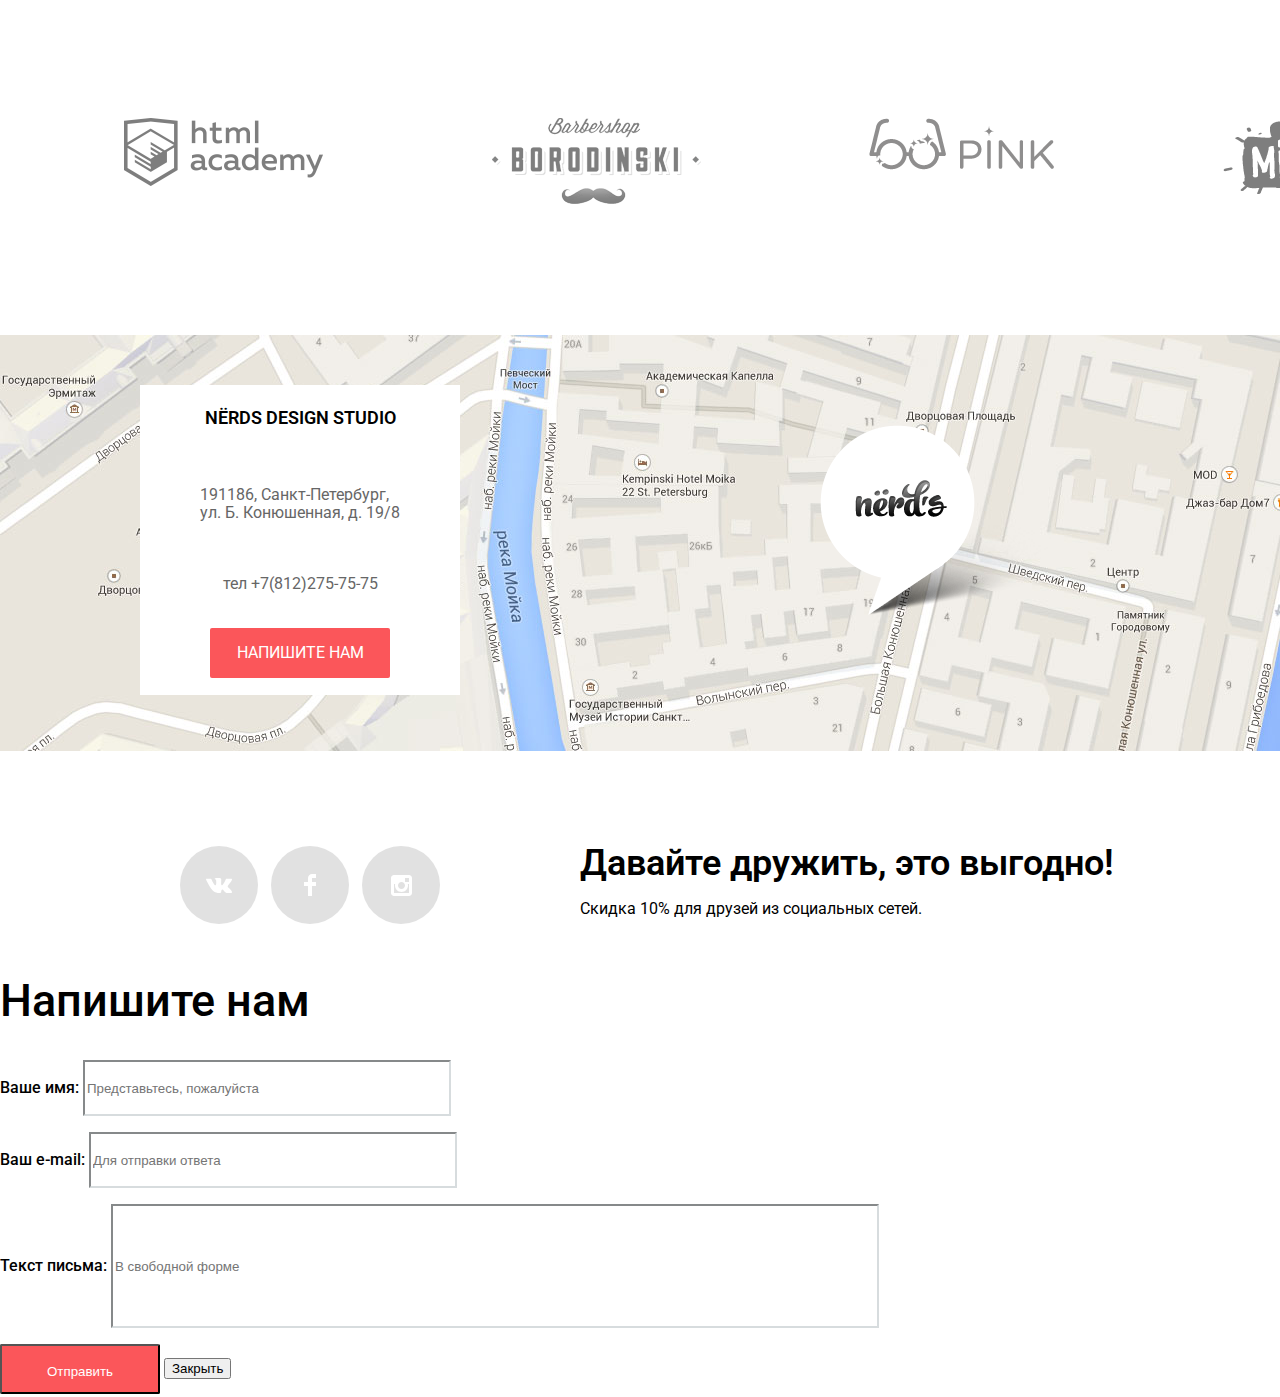
==== commit 915feaa0: "grid" ====
--- a/index.html
+++ b/index.html
@@ -12,32 +12,34 @@
 
      <header class="main-header">
         <nav class="main-navigation">
-            <a class="main-header-logo">
-                <img src="img/nerds-logo.svg" width="160" height="65" alt="Логотип дизайн-студии «Нёрдс»">
-            </a>
+            <div class="logo-wrapper">
+                <a class="main-header-logo">
+                    <img src="img/nerds-logo.svg" width="160" height="65" alt="Логотип дизайн-студии «Нёрдс»">
+                </a>
+            </div>
             <ul class="navigation">
                 <li><a href="studio.html">Студия</a></li>
                 <li><a href="customers.html">Клиенты</a></li>
                 <li><a href="catalog.html">Магазин</a></li>
                 <li><a href="contacts.html">Контакты</a></li>
             </ul>
+            <div class="basket">
+                <a href="#">Корзина</a>
+            </div>
         </nav>
-        <div class="basket">
-            <a href="#">Корзина</a>
-        </div>
     </header>
 
     <main class="container">
-        <h1 class="visually-hidden">Дизайн-студия "Нёрдс"</h1>
+        <!-- <h1 class="visually-hidden">Дизайн-студия "Нёрдс"</h1> -->
         <section class="features">
-            <h2 class="visually-hidden">Преимущества</h2>
+            <!-- <h2 class="visually-hidden">Преимущества</h2> -->
             <ul class="features-list">
                 <li class="feature-item">
                     <b>Долго, дорого, скрупулезно</b>
                     <p>Математически выверенный дизайн для вашего сайта или мобильного приложения</p>
                     <a class="button" href="#">Узнать больше</a>
                 </li>
-                <li class="feature-item">
+                <!-- <li class="feature-item">
                     <b>Любим математику как никто другой</b>
                     <p>Никакого креатива, только математические формулы для расчета идеальных пропорций</p>
                     <a class="button" href="#">Узнать больше</a>
@@ -46,56 +48,65 @@
                     <b>Только ночь, только хардкор</b>
                     <p>Работать днем, как все? Мы против этого. Ближе к полуночи работа только начинается.</p>
                     <a class="button" href="#">Узнать больше</a>
-                </li>
+                </li> -->
             </ul>
         </section>
         <section class="services">
-            <h2 class="visually-hidden">Услуги</h2>
+            <!-- <h2 class="visually-hidden">Услуги</h2> -->
             <ul class="services-list">
                 <li class="services-item-web">
+                    <img class="web" src="img/illustration-1.png" width="300" height="146" alt="web">
                     <h3>ВЕБ-САЙТЫ</h3>
-                    <p>Мир никогда не будет прежним после того как увидит ваш сайт</p>
+                    <!-- <div class="services-item-wrapper"> -->
+                        <p>Мир никогда не будет прежним после того как увидит ваш сайт!</p>
+                    </div>
                     <a class="button button-web" href="#">Заказать</a>            
                 </li>
                 <li class="services-item-app">
+                    <img class="app" src="img/illustration-2.png" width="300" height="146" alt="app">
                     <h3>ПРИЛОЖЕНИЯ</h3>
-                    <p>Покорите топ-10 приложений в AppStore и Google Play</p>
+                        <p>Покорите топ-10 приложений в AppStore и Google Play</p>
                     <a class="button button-app" href="#">Заказать</a>            
                 </li>
                 <li class="services-item-presentation">
+                    <img class="presentation" src="img/illustration-3.png" width="300" height="146" alt="presentation">
                     <h3>ПРЕЗЕНТАЦИИ</h3>
-                    <p>Вы даже не подозреваете, насколько вы изумительны</p>
+                        <p>Вы даже не подозреваете, насколько вы изумительны</p>
                     <a class="button button-presentation" href="#">Заказать</a>            
                 </li>              
             </ul>
         </section>
         <section class="aboutus">
-            <b>Мы - маленькая, но гордая дизайн-студия из Краснодара.</b>
-            <p>Исповедуем принципы минимализма и чистоты. Ставим математический расчет превыше креатива. Работаем не покладая рук, как роботы</p>
-            <h3>ВПОЛНЯЕМ ЗАКАЗЫ НА РАЗРАБОТКУ:</h3>
-            <ul class="aboutus-list">
-                <li>Веб-сайтов любой сложности</li>
-                <li>Мобильных приложений для IOS и Android</li>
-                <li>Слайдшоу и видео для корпоративных презентаций</li>
-            </ul>
-            <a class="main-header-logo">
-                <img src="img/nerds-illustration.png" width="360" height="208" alt="Логотип дизайн-студии «Нёрдс»">
-            </a>
-            <h3>С 2004 ГОДА ЛЮБИМ ТОЧНОСТЬ ВО ВСЕМ:</h3>
-            <ul class="aboutus-list">
-                <li class="aboutus-percent">
-                    <span>146%</span>
-                    <p>Уровень самоотдачи</p>                    
-                </li>
-                <li class="aboutus-percent">
-                    <span>100%</span>
-                    <p>Соблюдение сроков</p>                    
-                </li>
-                <li class="aboutus-percent">
-                    <span>50%</span>
-                    <p>Минимальная предоплата</p>                    
-                </li>                
-            </ul>
+            <div class="aboutus-text">
+                <b>Мы - маленькая, но гордая дизайн-студия из Краснодара.</b>
+                <p>Исповедуем принципы минимализма и чистоты. Ставим математический расчет превыше креатива. Работаем не покладая рук, как роботы</p>
+                <h3>ВПОЛНЯЕМ ЗАКАЗЫ НА РАЗРАБОТКУ:</h3>
+                <ul class="aboutus-list">
+                    <li>Веб-сайтов любой сложности</li>
+                    <li>Мобильных приложений для IOS и Android</li>
+                    <li>Слайдшоу и видео для корпоративных презентаций</li>
+                </ul>
+            </div>
+            <div class="aboutus-digits">
+                <a class="main-header-logo">
+                    <img src="img/nerds-illustration.png" width="360" height="208" alt="Логотип дизайн-студии «Нёрдс»">
+                </a>
+                <h3>С 2004 ГОДА ЛЮБИМ ТОЧНОСТЬ ВО ВСЕМ:</h3>
+                <ul class="aboutus-list-percent">
+                    <li class="aboutus-percent">
+                        <span>146%</span>
+                        <p>Уровень самоотдачи</p>                    
+                    </li>
+                    <li class="aboutus-percent">
+                        <span>100%</span>
+                        <p>Соблюдение сроков</p>                    
+                    </li>
+                    <li class="aboutus-percent">
+                        <span>50%</span>
+                        <p>Минимальная предоплата</p>                    
+                    </li>                
+                </ul>
+            </div>
         </section>
         <section class="jobs">
             <ul class="jobs-list">
@@ -124,22 +135,21 @@
     </main>
 
     <footer>
-        <div id="map">
-            <p>
-                <img src="img/map.jpg" width="1440" height="416" alt="Офис компании по адресу ул. Большая Конюшенная 19/8, Санкт-Петербург">
-                <div>
-                    <img src="img/map-marker.png" width="231" height="190" alt="Логотип дизайн-студии «Нёрдс»">
-                </div>
-            </p>
+        <div class="map">
+                <!-- <img src="img/map.jpg" width="1440" height="416" alt="Офис компании по адресу ул. Большая Конюшенная 19/8, Санкт-Петербург"> -->
             <div class="contacts">
                 <b>NЁRDS DESIGN STUDIO</b>
-                <br>191186, Санкт-Петербург,
-                <br>ул. Б. Конюшенная, д. 19/8
+                <div>
+                    <br>191186, Санкт-Петербург,
+                    <br>ул. Б. Конюшенная, д. 19/8
+                </div>
                 <br>тел +7(812)275-75-75
                 <br><a class="button" href="#">НАПИШИТЕ НАМ</a>
             </div>
+            <div class="map-marker">
+                <img src="img/map-marker.png" width="231" height="190" alt="Логотип дизайн-студии «Нёрдс»">
+            </div>
         </div>
-
         <div class="footer-social">           
             <ul class="social-list">
                 <li><a class="social-button vk-icon" href="vk.com">Вконтакте</a>
@@ -151,9 +161,11 @@
                 <li><a class="social-button insta-icon" href="instagram.com">Инстаграм</a>
                     <!-- <img class="insta" src="img/insta-icon.svg" width="26" height="26" alt="Инста"> -->
                 </li>
-            </ul> 
-            <b>Давайте дружить, это выгодно!</b>
-            <p>Скидка 10% для друзей из социальных сетей.</p>
+            </ul>
+            <div class="social-text">
+                <b>Давайте дружить, это выгодно!</b>
+                <p>Скидка 10% для друзей из социальных сетей.</p>
+            </div>
         </div>
     </footer>
 
--- a/style.css
+++ b/style.css
@@ -7,7 +7,6 @@
     line-height: 24px;
     font-weight: 400;
     color: #000000;
-    /* text-transform: ; */
 
     background-color: #ffffff;
 }
@@ -16,13 +15,40 @@
     text-decoration: none;
 }
 
+.main-header {
+    display: flex;
+    width: 1440px;
+    /* margin-left: 120px;
+    margin-right: 120px; */
+    justify-content: space-between;
+    background-color: #eeeeee;
+}
+
 .main-navigation {
+    display: flex;
+    margin-top: 49px;
+    /* justify-content: space-between; */
+
     font-size: 16px;
     line-height: 30px;
     font-weight: 500;
     background-color: #eeeeee;
     color: #000000;
     text-transform: uppercase;
+}
+
+.logo-wrapper {
+    display: flex;
+    padding-left: 20px;
+    width: 300px;
+    margin-left: 120px;
+}
+
+.navigation {
+    display: flex;
+    width: 540px;
+    justify-content: space-around;
+    margin-top: 35px;
 }
 
 .navigation, 
@@ -45,18 +71,32 @@
 }
 
 .basket {
-    width: 15px;
-    height: 15px;
+    display: flex;
+    margin-top: 35px;
+    padding-right: 20px;
+    margin-left: 200px;
+
+    font-size: 16px;
+    line-height: 30px;
+    font-weight: 500;
+    background-color: #eeeeee;
+    color: #000000;
+    text-transform: uppercase;
+    width: 160px;
     background-image: url(img/cart-icon.png);
     background-repeat: no-repeat;
-    background-color: #eeeeee;
 }
 
 .features {
+    display: flex;
+    width: 1440px;
+    margin-bottom: 80px;
+
     background-color: #eeeeee;
     background-image: url(img/nerds-index-slide1.png);
-    background-position: 751px;
-    background-repeat: no-repeat;
+    background-position: 571px;
+    background-repeat: no-repeat;
+    line-height: 35px;
 }
 
 .features b {
@@ -67,9 +107,115 @@
     color: #000000;
 }
 
+.features-list {
+    display: flex;
+    width: 380px;
+    min-height: 400px;
+    align-items: center;
+    margin-left: 120px;
+    margin-right: 120px;
+
+}
+
+.services {
+    display: flex;
+    width: 1440px;
+    margin-bottom: 120px;
+}
+
+.services-list {
+    display: flex;
+    width: 260px;
+    /* justify-content: space-between; */
+}
+
+.services-item-web, .services-item-app, .services-item-presentation {
+    margin-left: 100px;
+}
+
+.aboutus {
+    display: flex;
+    justify-content: space-between;
+    width: 1440px;
+    margin-bottom: 130px;
+    line-height: 24px;
+}
+
+.aboutus-text {
+    display: flex;
+    flex-direction: column;
+    width: 660px;
+    margin-left: 140px;
+}
+
+.aboutus-digits {
+    display: flex;
+    flex-direction: column;
+    width: 400px;
+    margin-right: 140px;
+}
+
+.aboutus-list-percent {
+    display: flex;
+    margin-top: 50px;
+    width: 360px;
+    justify-content: space-between;
+    list-style: none;
+}
+
+.jobs-list {
+    display: flex;
+    width: 1440px;
+    justify-content: space-around;
+    margin: auto;
+    margin-bottom: 120px;
+}
+
+.map {
+    display: flex;
+    width: 100%;
+    background-image: url(img/map.jpg);
+    background-repeat: no-repeat;
+    margin-bottom: 70px;
+    min-height: 420px;
+}
+
+.contacts {
+    display: flex;
+    flex-direction: column;
+    align-items: center;
+    justify-content: space-around;
+    width: 320px;
+    height: 310px;
+    background-color: #ffffff;
+    margin-left: 140px;
+    margin-top: 50px;
+}
+
+.map-marker {
+    margin-top: 90px;
+    margin-left: 360px;
+}
+
+.footer-social {
+    display: flex;
+    width: 1440px;
+}
+
+.social-list {
+    display: flex;
+    width: 260px;
+    justify-content: space-between;
+    margin-left: 140px;
+}
+
+.social-text {
+    margin-top: 20px;
+    width: 560px;
+    margin-left: 140px;
+}
+
 .button {    
-    font: inherit;
-
     display: inline-block;
 
     min-width: 160px;
@@ -77,6 +223,7 @@
     line-height: 50px;
     padding-left: 10px;
     padding-right: 10px;
+    
 
     vertical-align: 100px;
     text-align: center;
@@ -87,83 +234,63 @@
     border-radius: 2px;
 }
 
-.button:hover
-{
+.button:hover {
     background-color: #e74246;
 }
 
-.button:focus{
+.button:focus {
     color: #e26f72;
     background-color: #d7373b;
 }
 
 .services {
     background-color: #ffffff;
-    background-image: url(img/illustration.png);
-    background-position: 26px;
-    background-repeat: no-repeat;
-
 }
 
 .button-web {
-    /* font: inherit; */
-
     text-align: center;
     color: #ffffff;
-     
     background-color: #fb565a;
     border-radius: 2px;
 }
 
-.button-web:hover
-{
+.button-web:hover {
     background-color: #e74246;
 }
 
-.button-web:focus
-{
+.button-web:focus {
     color: #e26f72;
     background-color: #d7373b;
 }
 
 .button-app {
-    /* font: inherit; */
-
     text-align: center;
     color: #ffffff;
-    
     background-color: #00ca74;
     border-radius: 2px;
 }
 
-.button-app:hover
-{
+.button-app:hover {
     background-color: #00bc6c;
 }
 
-.button-app:focus
-{
+.button-app:focus {
     color: #38bd84;
     background-color: #00bc6c;
 }
 
 .button-presentation {
-    /* font: inherit; */
-
     text-align: center;
     color: #ffffff;
-    
     background-color: #efc84a;
     border-radius: 2px;
 }
 
-.button-presentation:hover
-{
+.button-presentation:hover {
     background-color: #eab534;
 }
 
-.button-presentation:focus
-{
+.button-presentation:focus {
     color: #ecbe5c;
     background-color: #e5a722;
 }
@@ -188,7 +315,7 @@
     font-weight: 600;
 }
 
-.aboutus-percent span{
+.aboutus-percent span {
     font-size: 45px;
     line-height: 10px;
     font-weight: 600;
@@ -208,7 +335,7 @@
     opacity: 0.3;
 }
 
-.contacts b{
+.contacts b {
     font-size: 18px;
     line-height: 30px;
     font-weight: 600;
@@ -251,11 +378,11 @@
     background-position: center;
 }
 
-.social-button:hover{
+.social-button:hover {
     background-color: #e74246;
 }
 
-.social-button:focus{
+.social-button:focus {
     background-color: #d7373b;
     counter-reset: #e37376;
 }
@@ -284,21 +411,21 @@
     font-weight: 500;
 }
 
-.writetous-item input{
+.writetous-item input {
     width: 360px;
     height: 50px;
     border-color: #d7dcde;
 }
 
-.writetous-text input{
+.writetous-text input {
     width: 760px;
     height: 118px;
 }
 
-.writetous-item input:hover{
+.writetous-item input:hover {
     border-color: #b4b9bb;
 }
 
-.writetous-item input:focus{
+.writetous-item input:focus {
     border-color: #ffffff;
 }
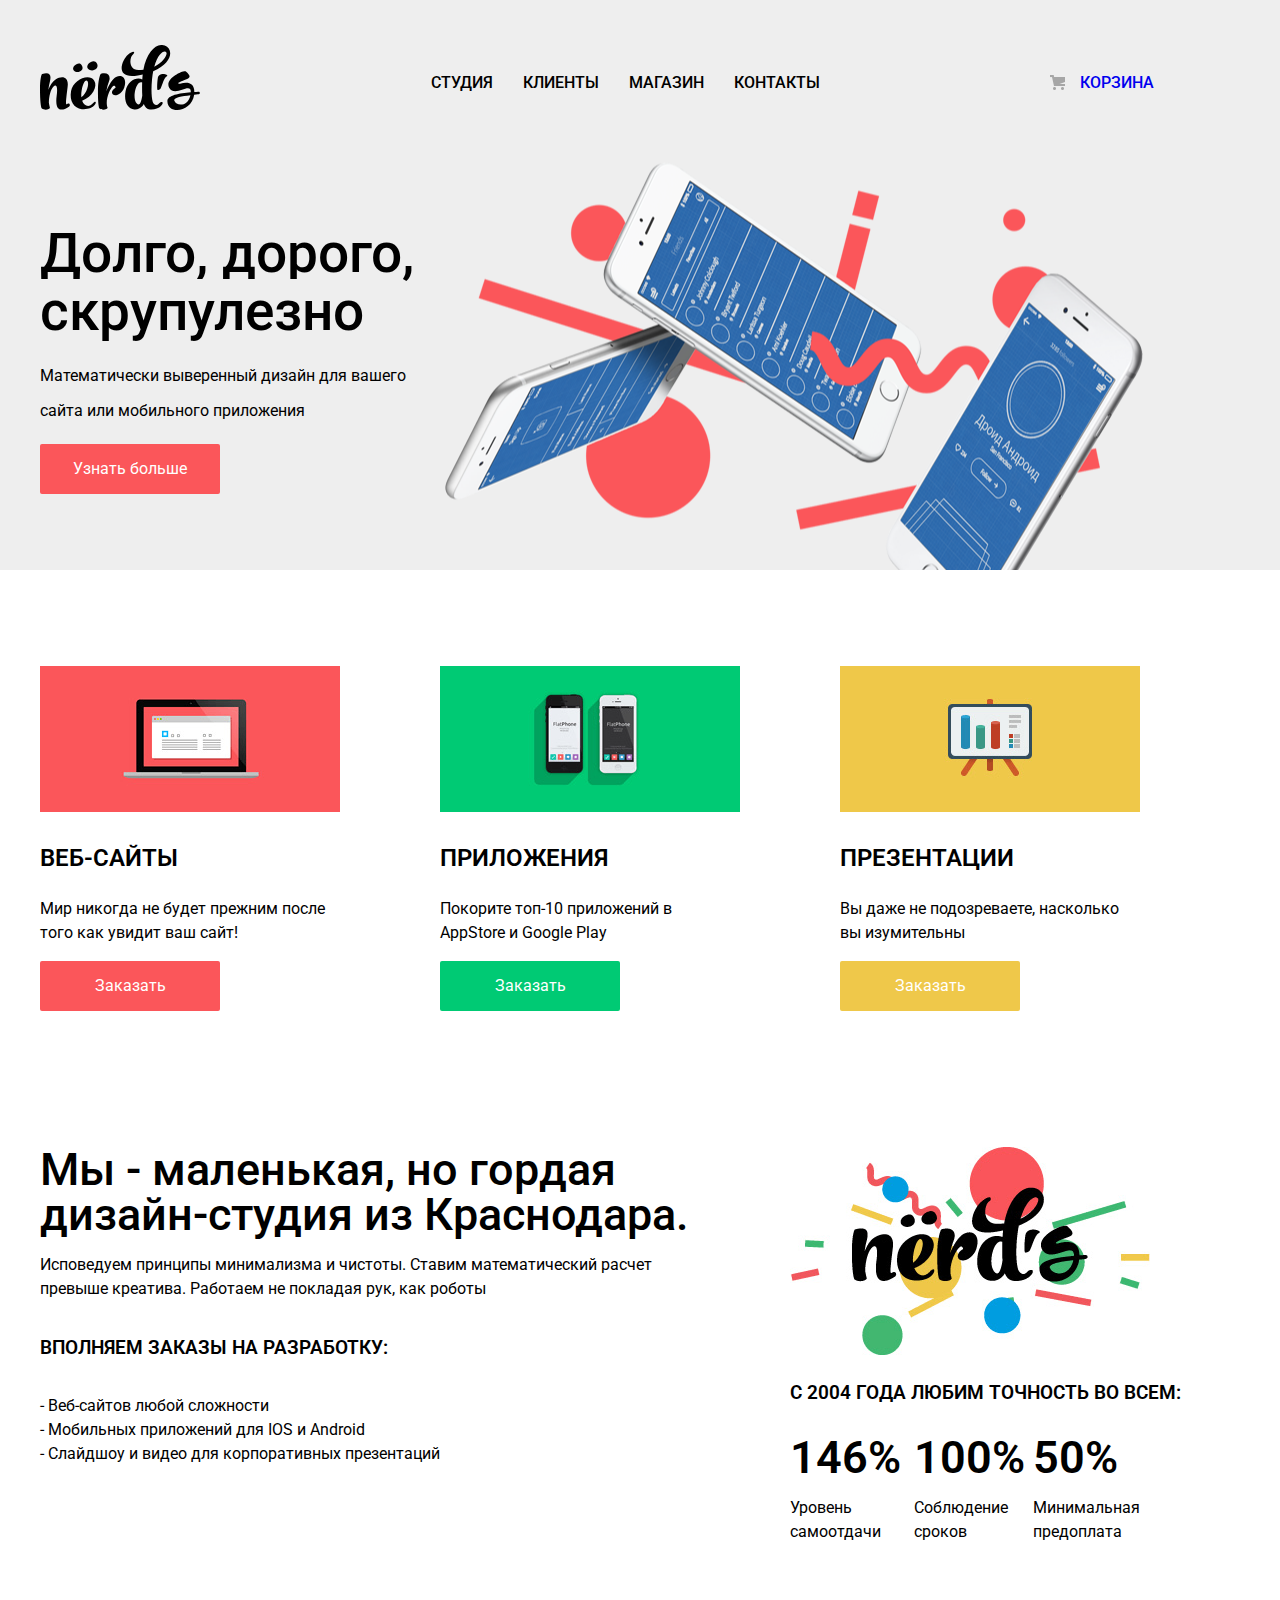
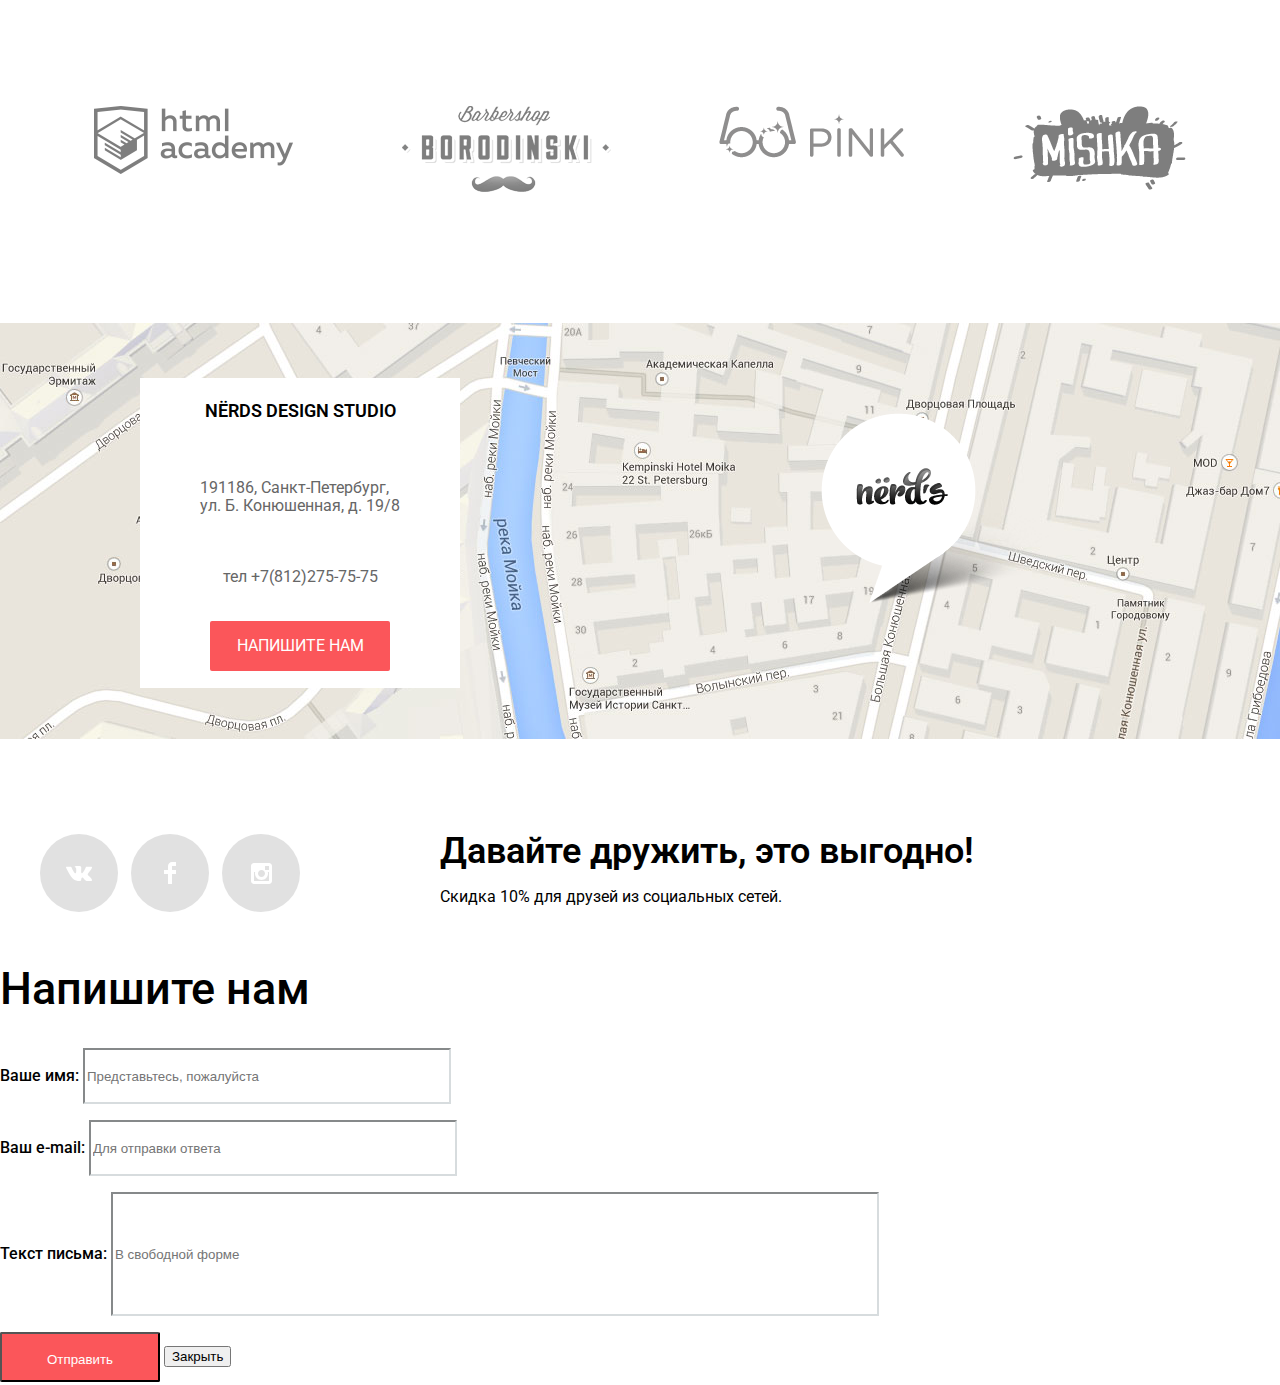
==== commit 2bbe0166: "grid corrected" ====
--- a/index.html
+++ b/index.html
@@ -11,7 +11,7 @@
   <body>
 
      <header class="main-header">
-        <nav class="main-navigation">
+        <nav class="main-navigation container">
             <div class="logo-wrapper">
                 <a class="main-header-logo">
                     <img src="img/nerds-logo.svg" width="160" height="65" alt="Логотип дизайн-студии «Нёрдс»">
@@ -29,10 +29,11 @@
         </nav>
     </header>
 
-    <main class="container">
+    <main class="main-container">
         <!-- <h1 class="visually-hidden">Дизайн-студия "Нёрдс"</h1> -->
         <section class="features">
             <!-- <h2 class="visually-hidden">Преимущества</h2> -->
+            <div class="features-container container">
             <ul class="features-list">
                 <li class="feature-item">
                     <b>Долго, дорого, скрупулезно</b>
@@ -50,41 +51,40 @@
                     <a class="button" href="#">Узнать больше</a>
                 </li> -->
             </ul>
+            </div>
         </section>
-        <section class="services">
+        <section class="services container">
             <!-- <h2 class="visually-hidden">Услуги</h2> -->
             <ul class="services-list">
                 <li class="services-item-web">
                     <img class="web" src="img/illustration-1.png" width="300" height="146" alt="web">
                     <h3>ВЕБ-САЙТЫ</h3>
-                    <!-- <div class="services-item-wrapper"> -->
-                        <p>Мир никогда не будет прежним после того как увидит ваш сайт!</p>
-                    </div>
+                    <p>Мир никогда не будет прежним после того как увидит ваш сайт!</p>
                     <a class="button button-web" href="#">Заказать</a>            
                 </li>
                 <li class="services-item-app">
                     <img class="app" src="img/illustration-2.png" width="300" height="146" alt="app">
                     <h3>ПРИЛОЖЕНИЯ</h3>
-                        <p>Покорите топ-10 приложений в AppStore и Google Play</p>
+                    <p>Покорите топ-10 приложений в AppStore и Google Play</p>
                     <a class="button button-app" href="#">Заказать</a>            
                 </li>
                 <li class="services-item-presentation">
                     <img class="presentation" src="img/illustration-3.png" width="300" height="146" alt="presentation">
                     <h3>ПРЕЗЕНТАЦИИ</h3>
-                        <p>Вы даже не подозреваете, насколько вы изумительны</p>
+                    <p>Вы даже не подозреваете, насколько вы изумительны</p>
                     <a class="button button-presentation" href="#">Заказать</a>            
                 </li>              
             </ul>
         </section>
-        <section class="aboutus">
+        <section class="aboutus container">
             <div class="aboutus-text">
                 <b>Мы - маленькая, но гордая дизайн-студия из Краснодара.</b>
                 <p>Исповедуем принципы минимализма и чистоты. Ставим математический расчет превыше креатива. Работаем не покладая рук, как роботы</p>
                 <h3>ВПОЛНЯЕМ ЗАКАЗЫ НА РАЗРАБОТКУ:</h3>
                 <ul class="aboutus-list">
-                    <li>Веб-сайтов любой сложности</li>
-                    <li>Мобильных приложений для IOS и Android</li>
-                    <li>Слайдшоу и видео для корпоративных презентаций</li>
+                    <li>- Веб-сайтов любой сложности</li>
+                    <li>- Мобильных приложений для IOS и Android</li>
+                    <li>- Слайдшоу и видео для корпоративных презентаций</li>
                 </ul>
             </div>
             <div class="aboutus-digits">
@@ -109,7 +109,7 @@
             </div>
         </section>
         <section class="jobs">
-            <ul class="jobs-list">
+            <ul class="jobs-list container">
                 <li>
                     <a class="jobs-item" href="https://htmlacademy.ru/intensive/htmlcss">
                         <img src="img/logo-htmlacademy.png" width="199" height="68" alt="HTML academy">                    
@@ -136,7 +136,6 @@
 
     <footer>
         <div class="map">
-                <!-- <img src="img/map.jpg" width="1440" height="416" alt="Офис компании по адресу ул. Большая Конюшенная 19/8, Санкт-Петербург"> -->
             <div class="contacts">
                 <b>NЁRDS DESIGN STUDIO</b>
                 <div>
@@ -150,17 +149,11 @@
                 <img src="img/map-marker.png" width="231" height="190" alt="Логотип дизайн-студии «Нёрдс»">
             </div>
         </div>
-        <div class="footer-social">           
+        <div class="footer-social container">           
             <ul class="social-list">
-                <li><a class="social-button vk-icon" href="vk.com">Вконтакте</a>
-                    <!-- <img class="vk" src="img/vk-icon.svg" width="26" height="26" alt="ВК"> -->
-                </li>
-                <li><a class="social-button fb-icon" href="facebook.com">Фейсбук</a>
-                    <!-- <img class="fb" src="img/fb-icon.svg" width="26" height="26" alt="ФБ"> -->
-                </li>
-                <li><a class="social-button insta-icon" href="instagram.com">Инстаграм</a>
-                    <!-- <img class="insta" src="img/insta-icon.svg" width="26" height="26" alt="Инста"> -->
-                </li>
+                <li><a class="social-button vk-icon" href="vk.com">Вконтакте</a></li>
+                <li><a class="social-button fb-icon" href="facebook.com">Фейсбук</a></li>
+                <li><a class="social-button insta-icon" href="instagram.com">Инстаграм</a></li>
             </ul>
             <div class="social-text">
                 <b>Давайте дружить, это выгодно!</b>
--- a/style.css
+++ b/style.css
@@ -15,40 +15,47 @@
     text-decoration: none;
 }
 
+ul {
+    padding-inline-start: 0;
+}
+
 .main-header {
-    display: flex;
-    width: 1440px;
-    /* margin-left: 120px;
-    margin-right: 120px; */
+    background-color: #eeeeee;
+    padding-bottom: 30px;
+}
+
+.main-navigation {
+    padding-top: 45px;
     justify-content: space-between;
+    align-items: center;
+}
+
+.container {
+    display: flex;
+    width: 1200px;
+    margin-left: auto;
+    margin-right: auto;
+    padding-left: 20px;
+    padding-right: 20px;
+}
+
+.navigation {
+    display: flex;
+    margin: 0;
+    padding: 0;
+}
+
+.navigation li:not(:first-child) {
+    margin-left: 30px;
+  }
+
+.main-navigation {
+    font-size: 16px;
+    line-height: 30px;
+    font-weight: 500;
     background-color: #eeeeee;
-}
-
-.main-navigation {
-    display: flex;
-    margin-top: 49px;
-    /* justify-content: space-between; */
-
-    font-size: 16px;
-    line-height: 30px;
-    font-weight: 500;
-    background-color: #eeeeee;
     color: #000000;
     text-transform: uppercase;
-}
-
-.logo-wrapper {
-    display: flex;
-    padding-left: 20px;
-    width: 300px;
-    margin-left: 120px;
-}
-
-.navigation {
-    display: flex;
-    width: 540px;
-    justify-content: space-around;
-    margin-top: 35px;
 }
 
 .navigation, 
@@ -70,12 +77,7 @@
     color: #fb565a;
 }
 
-.basket {
-    display: flex;
-    margin-top: 35px;
-    padding-right: 20px;
-    margin-left: 200px;
-
+.basket { 
     font-size: 16px;
     line-height: 30px;
     font-weight: 500;
@@ -85,18 +87,28 @@
     width: 160px;
     background-image: url(img/cart-icon.png);
     background-repeat: no-repeat;
+    background-position: left center;
+    padding-left: 30px;
 }
 
 .features {
-    display: flex;
-    width: 1440px;
+    background-color: #eeeeee;
+    background-repeat: no-repeat;
+    line-height: 35px;
+}
+
+.features-container {
     margin-bottom: 80px;
-
-    background-color: #eeeeee;
+    min-height: 420px;
     background-image: url(img/nerds-index-slide1.png);
-    background-position: 571px;
-    background-repeat: no-repeat;
-    line-height: 35px;
+    background-position: 391px;
+    background-repeat: no-repeat;
+}
+
+.features-list {
+    display: flex;
+    width: 380px;
+    align-items: center;
 }
 
 .features b {
@@ -107,36 +119,22 @@
     color: #000000;
 }
 
-.features-list {
-    display: flex;
-    width: 380px;
-    min-height: 400px;
-    align-items: center;
-    margin-left: 120px;
-    margin-right: 120px;
-
-}
-
 .services {
-    display: flex;
-    width: 1440px;
     margin-bottom: 120px;
 }
 
 .services-list {
     display: flex;
     width: 260px;
-    /* justify-content: space-between; */
-}
-
-.services-item-web, .services-item-app, .services-item-presentation {
+    justify-content: space-between;
+}
+
+.services-item-app, .services-item-presentation {
     margin-left: 100px;
 }
 
 .aboutus {
-    display: flex;
     justify-content: space-between;
-    width: 1440px;
     margin-bottom: 130px;
     line-height: 24px;
 }
@@ -145,35 +143,33 @@
     display: flex;
     flex-direction: column;
     width: 660px;
-    margin-left: 140px;
 }
 
 .aboutus-digits {
     display: flex;
     flex-direction: column;
+    width: 450px;
+}
+
+.aboutus-list-percent {
+    display: flex;
+    margin-top: 30px;
     width: 400px;
-    margin-right: 140px;
-}
-
-.aboutus-list-percent {
-    display: flex;
-    margin-top: 50px;
-    width: 360px;
     justify-content: space-between;
     list-style: none;
 }
 
 .jobs-list {
+    justify-content: space-around;
+    margin-bottom: 120px;
+}
+
+.map {
     display: flex;
     width: 1440px;
-    justify-content: space-around;
-    margin: auto;
-    margin-bottom: 120px;
-}
-
-.map {
-    display: flex;
-    width: 100%;
+    margin-left: auto;
+    margin-right: auto;
+
     background-image: url(img/map.jpg);
     background-repeat: no-repeat;
     margin-bottom: 70px;
@@ -184,29 +180,24 @@
     display: flex;
     flex-direction: column;
     align-items: center;
+    margin-left: 140px;
+    margin-top: 55px;
+    margin-bottom: 55px;
     justify-content: space-around;
     width: 320px;
     height: 310px;
     background-color: #ffffff;
-    margin-left: 140px;
-    margin-top: 50px;
 }
 
 .map-marker {
     margin-top: 90px;
-    margin-left: 360px;
-}
-
-.footer-social {
-    display: flex;
-    width: 1440px;
+    margin-left: 361px;
 }
 
 .social-list {
     display: flex;
     width: 260px;
     justify-content: space-between;
-    margin-left: 140px;
 }
 
 .social-text {
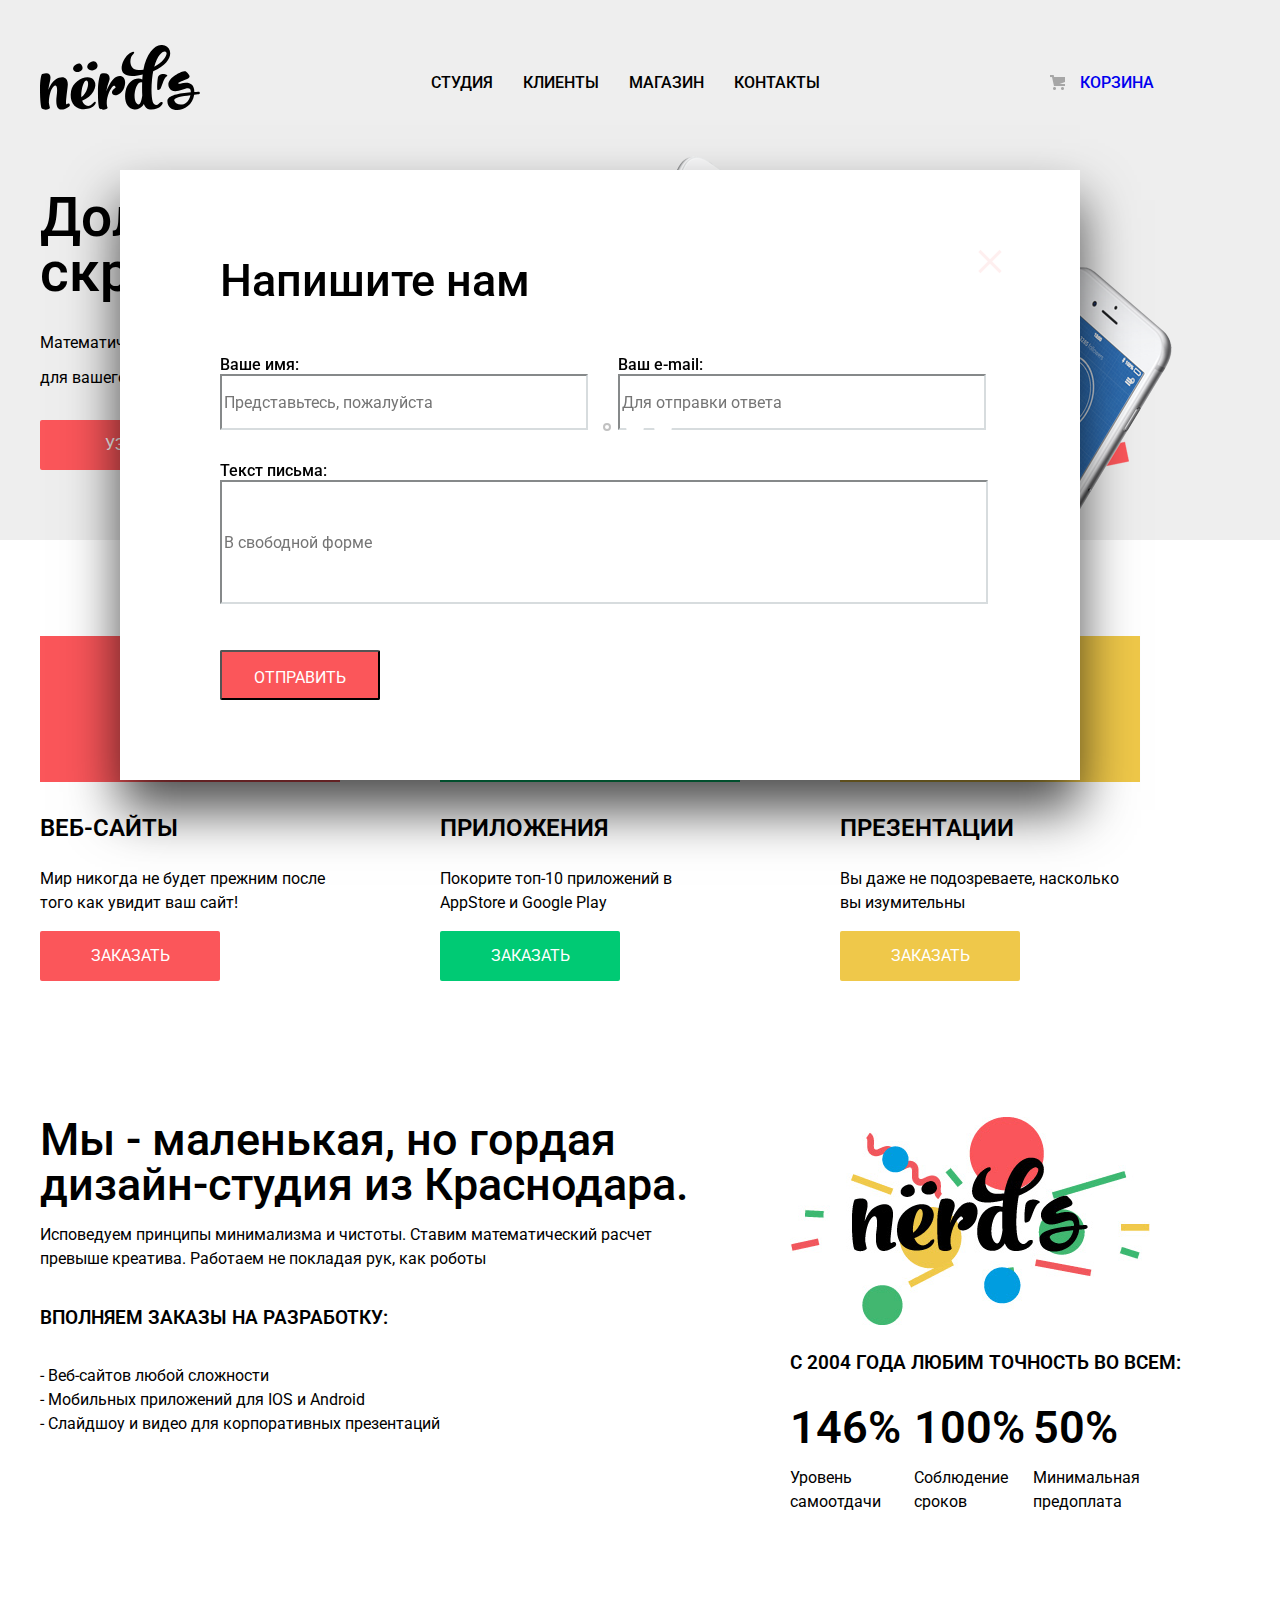
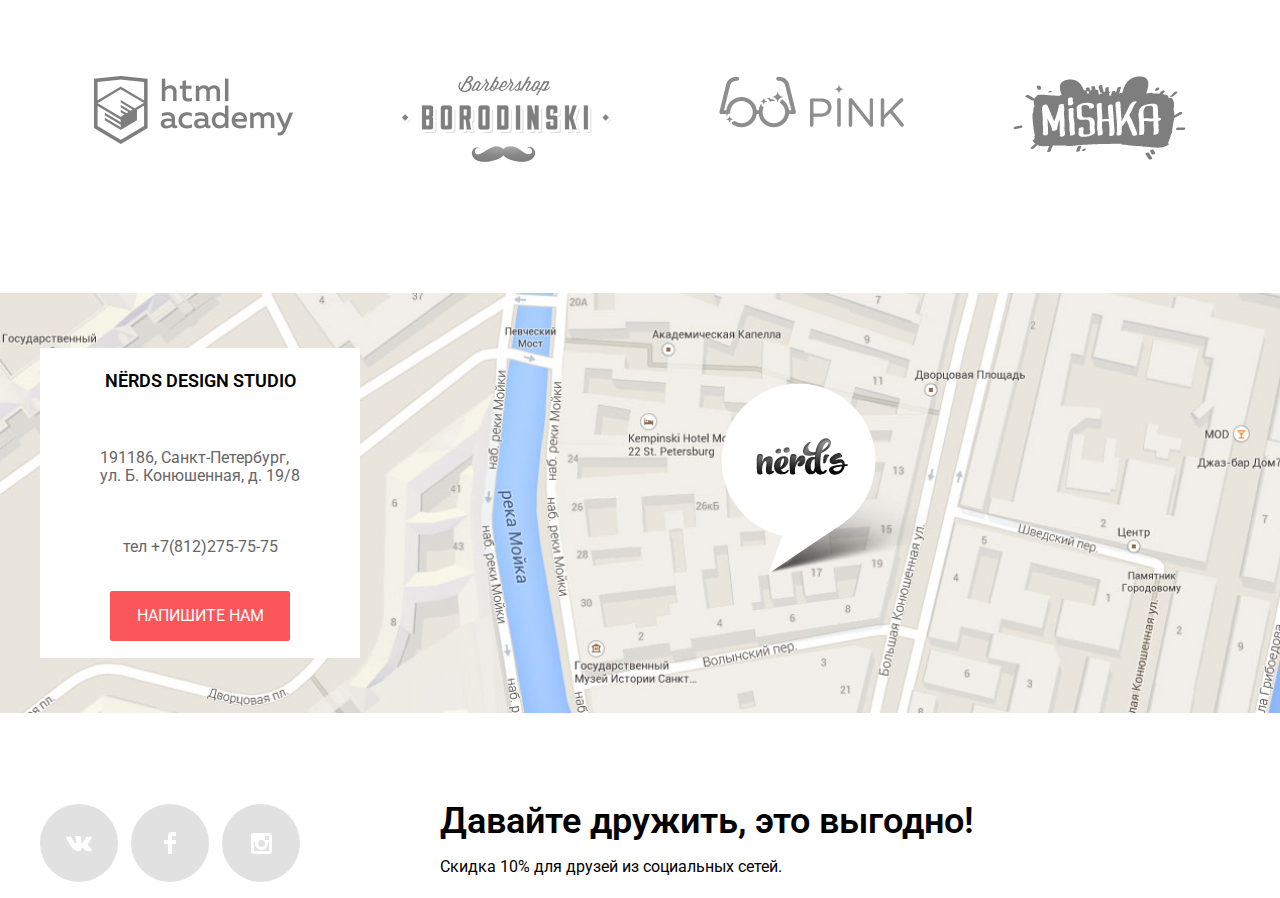
==== commit 6d231ed3: "slider-modal-window" ====
--- a/index.html
+++ b/index.html
@@ -5,7 +5,7 @@
     <title>Дизайн-студия "Нёрдс"</title>
     <link rel="preconnect" href="https://fonts.gstatic.com">
     <link href="https://fonts.googleapis.com/css2?family=Roboto:wght@400;700&display=swap" rel="stylesheet">
-    <link href="css/normalize.css" rel="stylesheet" >    
+    <link href="normalize.css" rel="stylesheet" >    
     <link rel="stylesheet" href="style.css">
   </head>
   <body>
@@ -30,31 +30,45 @@
     </header>
 
     <main class="main-container">
-        <!-- <h1 class="visually-hidden">Дизайн-студия "Нёрдс"</h1> -->
+        <h1 class="visually-hidden">Дизайн-студия "Нёрдс"</h1>
         <section class="features">
-            <!-- <h2 class="visually-hidden">Преимущества</h2> -->
+            <h2 class="visually-hidden">Преимущества</h2>
             <div class="features-container container">
-            <ul class="features-list">
-                <li class="feature-item">
-                    <b>Долго, дорого, скрупулезно</b>
-                    <p>Математически выверенный дизайн для вашего сайта или мобильного приложения</p>
-                    <a class="button" href="#">Узнать больше</a>
-                </li>
-                <!-- <li class="feature-item">
-                    <b>Любим математику как никто другой</b>
-                    <p>Никакого креатива, только математические формулы для расчета идеальных пропорций</p>
-                    <a class="button" href="#">Узнать больше</a>
-                </li>
-                <li class="feature-item">
-                    <b>Только ночь, только хардкор</b>
-                    <p>Работать днем, как все? Мы против этого. Ближе к полуночи работа только начинается.</p>
-                    <a class="button" href="#">Узнать больше</a>
-                </li> -->
-            </ul>
+                <input class="visually-hidden" type="radio" id="product-1" name="toggle" checked>
+                <input class="visually-hidden" type="radio" id="product-2" name="toggle">
+                <input class="visually-hidden" type="radio" id="product-3" name="toggle">
+                <div class="feature-controls">
+                    <label class="feature-controls-item feature-controls-item--1" for="product-1">Первый</label>
+                    <label class="feature-controls-item feature-controls-item--2" for="product-2">Второй</label>
+                    <label class="feature-controls-item feature-controls-item--3" for="product-3">Третий</label>
+                </div>
+                <ul class="features-list">
+                    <li class="feature-item">
+                        <div class="feature-text">
+                            <b>Долго, дорого,<br> скрупулезно</b>
+                            <p>Математически выверенный дизайн<br> для вашего сайта или мобильного приложения</p>
+                            <a class="button feature-button" href="#">Узнать больше</a>
+                        </div>
+                    </li>
+                    <li class="feature-item">
+                        <div class="feature-text">
+                            <b>Любим математику<br> как никто другой</b>
+                            <p>Никакого креатива, только математические формулы<br> для расчета идеальных пропорций</p>
+                            <a class="button feature-button" href="#">Узнать больше</a>
+                        </div>
+                    </li>
+                    <li class="feature-item">
+                        <div class="feature-text">
+                            <b>Только ночь,<br> только хардкор</b>
+                            <p>Работать днем, как все? Мы против этого.<br> Ближе к полуночи работа только начинается.</p>
+                            <a class="button feature-button" href="#">Узнать больше</a>
+                        </div>
+                    </li>
+                </ul>
             </div>
         </section>
         <section class="services container">
-            <!-- <h2 class="visually-hidden">Услуги</h2> -->
+            <h2 class="visually-hidden">Услуги</h2>
             <ul class="services-list">
                 <li class="services-item-web">
                     <img class="web" src="img/illustration-1.png" width="300" height="146" alt="web">
@@ -136,17 +150,19 @@
 
     <footer>
         <div class="map">
-            <div class="contacts">
-                <b>NЁRDS DESIGN STUDIO</b>
-                <div>
-                    <br>191186, Санкт-Петербург,
-                    <br>ул. Б. Конюшенная, д. 19/8
+            <div class="container">
+                <div class="contacts">
+                    <b>NЁRDS DESIGN STUDIO</b>
+                    <div>
+                        <br>191186, Санкт-Петербург,
+                        <br>ул. Б. Конюшенная, д. 19/8
+                    </div>
+                    <br>тел +7(812)275-75-75
+                    <br><a class="button" href="#">НАПИШИТЕ НАМ</a>
                 </div>
-                <br>тел +7(812)275-75-75
-                <br><a class="button" href="#">НАПИШИТЕ НАМ</a>
-            </div>
-            <div class="map-marker">
-                <img src="img/map-marker.png" width="231" height="190" alt="Логотип дизайн-студии «Нёрдс»">
+                <div class="map-marker">
+                    <img src="img/map-marker.png" width="231" height="190" alt="Логотип дизайн-студии «Нёрдс»">
+                </div>
             </div>
         </div>
         <div class="footer-social container">           
@@ -171,14 +187,14 @@
             </p>
             <p class="writetous-item"> 
                 <label for="user-emial">Ваш e-mail:</label>
-                <input class="writetous-email" id="user-emial" type="text" name="emial" placeholder="Для отправки ответа">
+                <input class="writetous-email" id="user-emial" type="email" name="emial" placeholder="Для отправки ответа">
             </p>
             <p class="writetous-item writetous-text">
                 <label for="user-text">Текст письма:</label>
                <input class="writetous-text" id="user-text" type="text" name="text" placeholder="В свободной форме">
             </p>
         </form>
-        <button class="button">Отправить</button>
+        <button class="button modal-button">Отправить</button>
         <button class="modal-close" type="button">Закрыть</button>
     </section>
   </body>
--- a/style.css
+++ b/style.css
@@ -19,9 +19,26 @@
     padding-inline-start: 0;
 }
 
+.visually-hidden:not(:focus):not(:active),
+input[type="checkbox"].visually-hidden,
+input[type="radio"].visually-hidden {
+position: absolute;
+
+width: 1px;
+height: 1px;
+margin: -1px;
+border: 0;
+padding: 0;
+
+white-space: nowrap;
+
+clip-path: inset(100%);
+clip: rect(0 0 0 0);
+overflow: hidden;
+}
+
 .main-header {
     background-color: #eeeeee;
-    padding-bottom: 30px;
 }
 
 .main-navigation {
@@ -47,7 +64,7 @@
 
 .navigation li:not(:first-child) {
     margin-left: 30px;
-  }
+}
 
 .main-navigation {
     font-size: 16px;
@@ -92,33 +109,140 @@
 }
 
 .features {
+    position: relative;
     background-color: #eeeeee;
     background-repeat: no-repeat;
     line-height: 35px;
-}
-
-.features-container {
     margin-bottom: 80px;
+}
+
+.features-list {
+    display: flex;
     min-height: 420px;
-    background-image: url(img/nerds-index-slide1.png);
-    background-position: 391px;
-    background-repeat: no-repeat;
-}
-
-.features-list {
-    display: flex;
-    width: 380px;
     align-items: center;
+    margin: 0;
+    padding-top: 0;
+}
+
+.feature-text {
+    display: flex;
+    flex-direction: column;
+    padding-top: 70px;
+    min-height: 280px;
+    width: 520px;
+    justify-content: space-between;
+}
+
+.feature-button {
+    width: 240px;
+}
+
+.feature-controls {
+    position: absolute;
+    left: 50%;
+    bottom: 104px;
+    z-index: 2;
+    
+    width: 160px;
+    height: 18px;
+  
+    text-align: center;
+    font-size: 0;
+    transform: translateX(-50%);
+}
+
+.feature-controls label {
+    position: relative;
+    
+    display: inline-block;
+    width: 28px;
+    height: 18px;
+    
+    border-radius: 50%;
+    cursor: pointer;
+}
+
+.feature-controls label::after {
+    content: "";
+    
+    position: absolute;
+    top: 0;
+    left: 0;
+    z-index: 1;
+    
+    width: 18px;
+    height: 18px;
+    
+    background: #ffffff;
+    
+    border-radius: 50%;
 }
 
 .features b {
     font-size: 55px;
     line-height: 55px;
-    font-weight: 500;
+    font-weight: 560;
     background-color: #eeeeee;
     color: #000000;
 }
 
+.features p{
+    width: 460px;
+}
+
+.feature-item {
+    display: none;
+    width: 1160px;
+    min-height: 420px;
+    align-items: center;
+}
+
+.feature-item:nth-child(1) {
+    background-image: url("img/nerds-index-slide1.png");
+    background-repeat: no-repeat;
+    background-position: 100% 18px;
+}
+
+.feature-item:nth-child(2) {
+    background-image: url("img/nerds-index-slide2.png");
+    background-repeat: no-repeat;
+    background-position: 100% 0;
+}
+
+.feature-item:nth-child(3) {
+    background-image: url("img/nerds-index-slide3.png");
+    background-repeat: no-repeat;
+    background-position: 100% 20px;
+}
+
+#product-1:checked ~ .features-list .feature-item:nth-child(1) {
+    display: block;
+}
+  
+#product-2:checked ~ .features-list .feature-item:nth-child(2) {
+    display: block;
+}
+  
+#product-3:checked ~ .features-list .feature-item:nth-child(3) {
+    display: block;
+}
+  
+#product-1:checked ~ .feature-controls .feature-controls-item--1::before,
+#product-2:checked ~ .feature-controls .feature-controls-item--2::before,
+#product-3:checked ~ .feature-controls .feature-controls-item--3::before {
+    content: "";
+    position: absolute;
+    left: 33%;
+    top: 50%;
+    z-index: 2;
+    width: 4px;
+    height: 4px;
+    margin: -4px;
+    background-color: inherit;
+    border: 2px solid #c1c1c1;
+    border-radius: 50%;
+}
+  
 .services {
     margin-bottom: 120px;
 }
@@ -166,10 +290,8 @@
 
 .map {
     display: flex;
-    width: 1440px;
-    margin-left: auto;
-    margin-right: auto;
-
+    width: 100%;
+    background-size: cover;
     background-image: url(img/map.jpg);
     background-repeat: no-repeat;
     margin-bottom: 70px;
@@ -180,7 +302,6 @@
     display: flex;
     flex-direction: column;
     align-items: center;
-    margin-left: 140px;
     margin-top: 55px;
     margin-bottom: 55px;
     justify-content: space-around;
@@ -220,6 +341,7 @@
     text-align: center;
     color: #ffffff;
     vertical-align: middle;
+    text-transform: uppercase;
     
     background-color: #fb565a;
     border-radius: 2px;
@@ -390,22 +512,44 @@
     font-weight: 400;
 }
 
+.modal-writetous {
+    position: fixed;
+    width: 960px;
+    background-position: 0 0;
+    background-color: #ffffff;
+    box-shadow: 0 30px 50px rgba(0, 0, 0, 0.7);
+
+    bottom: 120px;
+    left: calc(50% - 520px);
+}
+
 .modal-writetous h2 {
     font-size: 45px;
     line-height: 45px;
     font-weight: 500;
+    padding-left: 100px;
+    padding-top: 50px;
 }
 
 .writetous-form {
+    display: flex;
+    flex-wrap: wrap;
     font-size: 16px;
     line-height: 18px;
     font-weight: 500;
+    padding-left: 100px;
+    padding-bottom: 30px;
+}
+
+.writetous-form p:nth-child(2) {
+    margin-left: 30px;
 }
 
 .writetous-item input {
     width: 360px;
     height: 50px;
     border-color: #d7dcde;
+    color: #d3d3d3;
 }
 
 .writetous-text input {
@@ -415,8 +559,74 @@
 
 .writetous-item input:hover {
     border-color: #b4b9bb;
+    color: #a8a8a8;
 }
 
 .writetous-item input:focus {
     border-color: #ffffff;
-}
+    color: #ffffff;
+}
+
+input:invalid {
+    border-color: #e74246;
+    color: #e74246;
+}
+
+.modal-close {
+    position: absolute;
+    top: 80px;
+    right: 80px;
+    
+    width: 22px;
+    height: 22px;
+  
+    font-size: 0;
+  
+    background-color: transparent;
+    border: 0;
+    opacity: 30%;
+  
+    cursor: pointer;
+}
+
+.modal-close::before,
+.modal-close::after {
+  content: "";
+
+  position: absolute;
+  top: 10px;
+  right: -5px;
+
+  width: 30px;
+  height: 3px;
+
+  background-color: #fecccd;
+}
+
+.modal-close:hover::before,
+.modal-close:hover::after {
+    background-color: #fb565a;
+}
+
+.modal-close:focus::before,
+.modal-close:focus::after {
+    background-color: #ffeeee;
+}
+
+.modal-close::before {
+  transform: rotate(45deg);
+}
+
+.modal-close::after {
+  transform: rotate(-45deg);
+}
+
+.writetous-item {
+    display: flex;
+    flex-direction: column;
+}
+
+.modal-button {
+    margin-left: 100px;
+    margin-bottom: 80px;
+}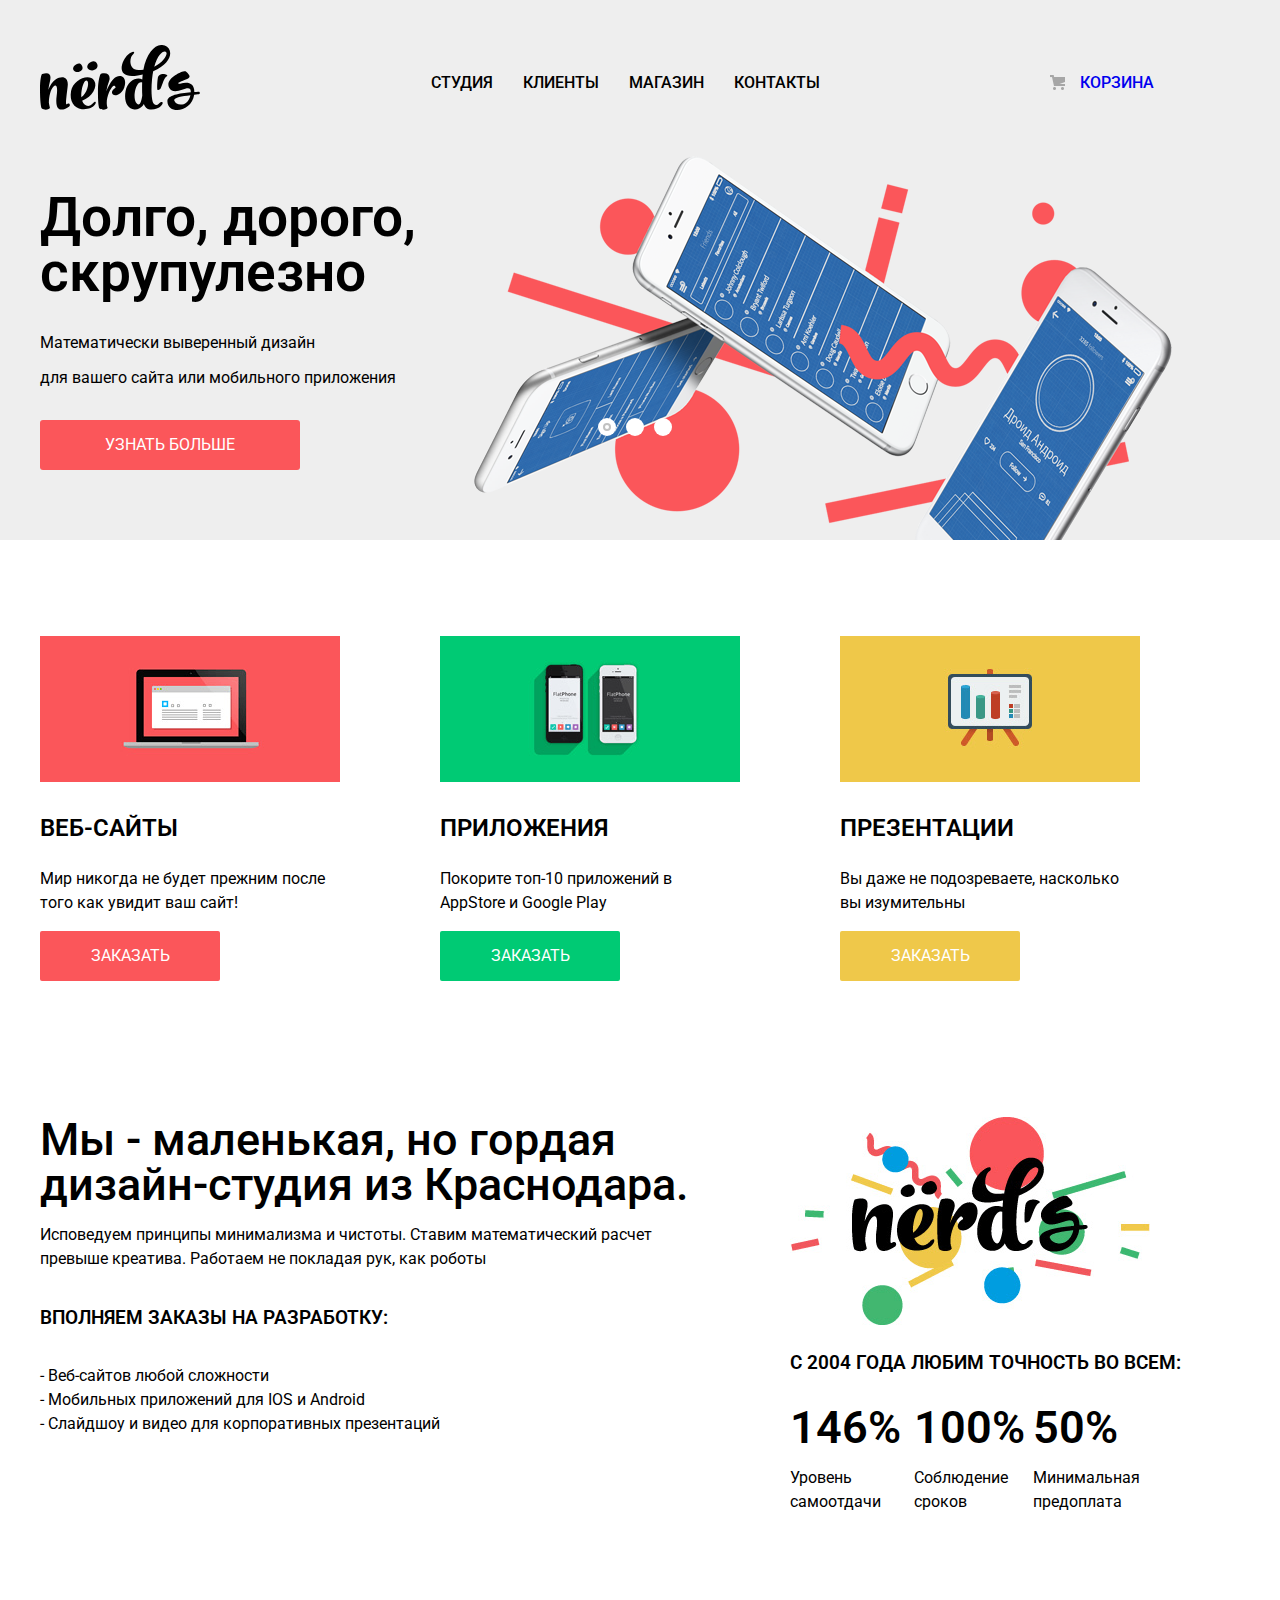
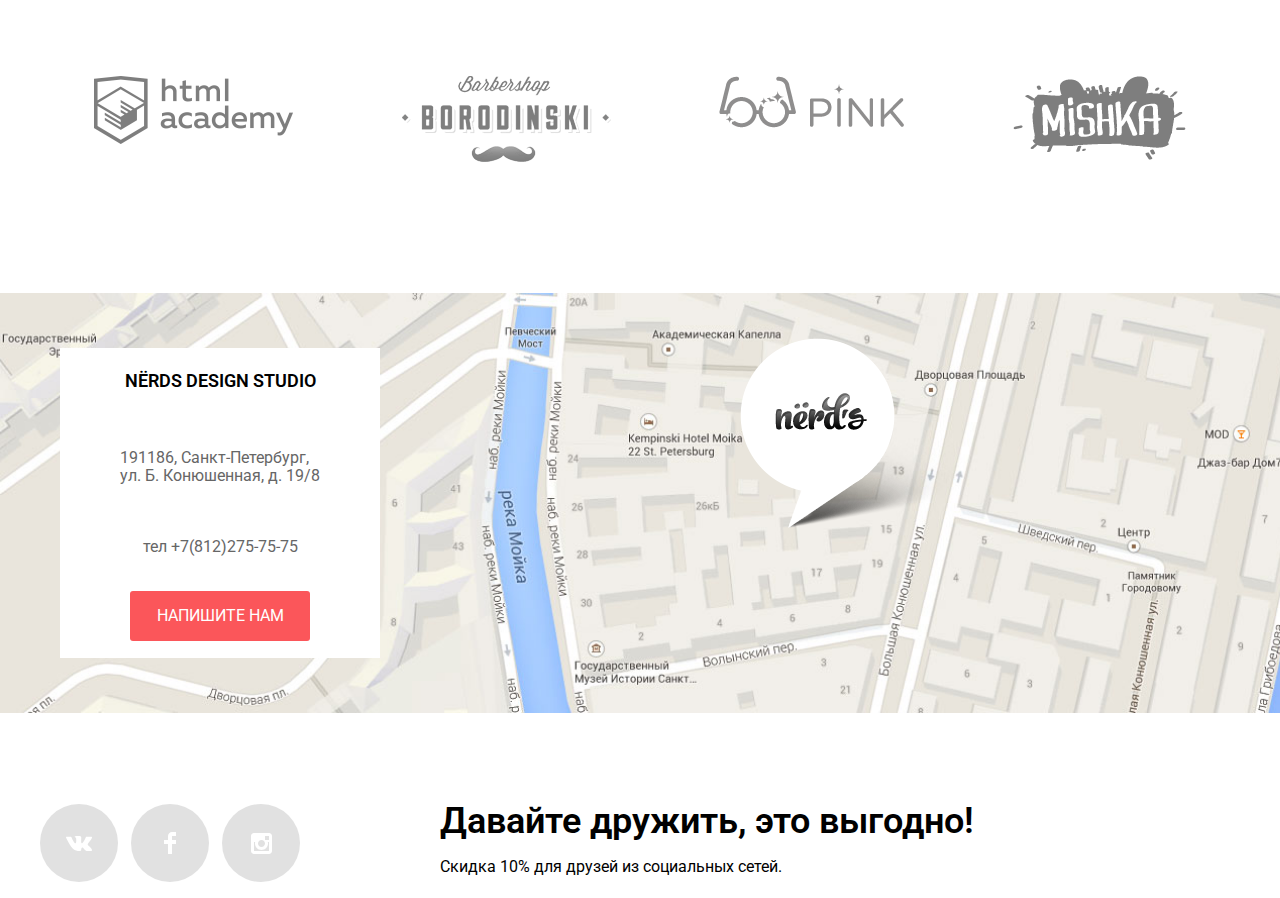
==== commit cb4a65e6: "interactive-elements" ====
--- a/index.html
+++ b/index.html
@@ -150,7 +150,8 @@
 
     <footer>
         <div class="map">
-            <div class="container">
+            <iframe src="https://www.google.com/maps/embed?pb=!1m18!1m12!1m3!1d1998.6037999040354!2d30.322010416394033!3d59.938716271971415!2m3!1f0!2f0!3f0!3m2!1i1024!2i768!4f13.1!3m3!1m2!1s0x4696310fca5ba729%3A0xea9c53d4493c879f!2sBolshaya+Konyushennaya+ul.%2C+19%2C+Sankt-Peterburg%2C+Russia%2C+191186!5e0!3m2!1sen!2s!4v1441888483426" width="1440" height="420" allowfullscreen></iframe>
+            <div class="wrapper">
                 <div class="contacts">
                     <b>NЁRDS DESIGN STUDIO</b>
                     <div>
@@ -158,7 +159,7 @@
                         <br>ул. Б. Конюшенная, д. 19/8
                     </div>
                     <br>тел +7(812)275-75-75
-                    <br><a class="button" href="#">НАПИШИТЕ НАМ</a>
+                    <br><a class="button writetous-link" href="#">НАПИШИТЕ НАМ</a>
                 </div>
                 <div class="map-marker">
                     <img src="img/map-marker.png" width="231" height="190" alt="Логотип дизайн-студии «Нёрдс»">
@@ -187,15 +188,19 @@
             </p>
             <p class="writetous-item"> 
                 <label for="user-emial">Ваш e-mail:</label>
-                <input class="writetous-email" id="user-emial" type="email" name="emial" placeholder="Для отправки ответа">
+                <input class="writetous-email" id="user-emial" type="email" name="email" placeholder="Для отправки ответа">
             </p>
             <p class="writetous-item writetous-text">
                 <label for="user-text">Текст письма:</label>
-               <input class="writetous-text" id="user-text" type="text" name="text" placeholder="В свободной форме">
+                <textarea class="writetous-text" id="user-text" name="text" placeholder="В свободной форме"></textarea>
             </p>
         </form>
-        <button class="button modal-button">Отправить</button>
+        <button class="button modal-button" type="submit">Отправить</button>
         <button class="modal-close" type="button">Закрыть</button>
     </section>
-  </body>
+    
+    <script src="popup.js"></script>
+    <script src="map.js"></script>
+
+</body>
 </html>
--- a/style.css
+++ b/style.css
@@ -22,19 +22,19 @@
 .visually-hidden:not(:focus):not(:active),
 input[type="checkbox"].visually-hidden,
 input[type="radio"].visually-hidden {
-position: absolute;
-
-width: 1px;
-height: 1px;
-margin: -1px;
-border: 0;
-padding: 0;
-
-white-space: nowrap;
-
-clip-path: inset(100%);
-clip: rect(0 0 0 0);
-overflow: hidden;
+    position: absolute;
+
+    width: 1px;
+    height: 1px;
+    margin: -1px;
+    border: 0;
+    padding: 0;
+
+    white-space: nowrap;
+
+    clip-path: inset(100%);
+    clip: rect(0 0 0 0);
+    overflow: hidden;
 }
 
 .main-header {
@@ -181,12 +181,11 @@
 .features b {
     font-size: 55px;
     line-height: 55px;
-    font-weight: 560;
-    background-color: #eeeeee;
+    font-weight: 600;
     color: #000000;
 }
 
-.features p{
+.features p {
     width: 460px;
 }
 
@@ -289,6 +288,7 @@
 }
 
 .map {
+    position: relative;
     display: flex;
     width: 100%;
     background-size: cover;
@@ -298,7 +298,24 @@
     min-height: 420px;
 }
 
+.map iframe {
+    position: relative;
+    z-index: 0;
+    width: 100%;
+    background-size: cover;
+  
+    border: none;
+}
+
+.wrapper {
+    position: absolute;
+    width: 100%;
+}
+
 .contacts {
+    position: absolute;
+    right: calc(50% + 260px);
+
     display: flex;
     flex-direction: column;
     align-items: center;
@@ -311,8 +328,11 @@
 }
 
 .map-marker {
-    margin-top: 90px;
-    margin-left: 361px;
+    position: absolute;
+    left: calc(50% + 100px);
+    top: 45px;
+    /* margin-top: 90px;
+    margin-left: 361px; */
 }
 
 .social-list {
@@ -344,7 +364,7 @@
     text-transform: uppercase;
     
     background-color: #fb565a;
-    border-radius: 2px;
+    border-radius: 3px;
 }
 
 .button:hover {
@@ -512,6 +532,41 @@
     font-weight: 400;
 }
 
+@keyframes show{
+    0%{
+        opacity:0;
+    }
+    100% {
+        opacity:1;
+    }
+}
+
+.modal {
+    display: none;
+}
+
+@keyframes shake {
+    0%,
+    100% {
+        transform: translateX(0);
+    }
+  
+    10%,
+    30%,
+    50%,
+    70%,
+    90% {
+        transform: translateX(-10px);
+    }
+  
+    20%,
+    40%,
+    60%,
+    80% {
+        transform: translateX(10px);
+    }
+}
+
 .modal-writetous {
     position: fixed;
     width: 960px;
@@ -520,7 +575,8 @@
     box-shadow: 0 30px 50px rgba(0, 0, 0, 0.7);
 
     bottom: 120px;
-    left: calc(50% - 520px);
+    left: calc(50% - 480px);
+    z-index: 10;
 }
 
 .modal-writetous h2 {
@@ -546,30 +602,47 @@
 }
 
 .writetous-item input {
-    width: 360px;
+    width: 340px;
     height: 50px;
+    margin-top: 10px;
+    padding-left: 10px;
+    padding-right: 10px;
+    color: #d3d3d3;
+    border-radius: 4px;
+    border: 3px solid  #d7dcde;
+}
+
+.writetous-text textarea {
+    width: 740px;
+    height: 118px;
+    margin-top: 10px;
+    padding: 10px;
     border-color: #d7dcde;
     color: #d3d3d3;
-}
-
-.writetous-text input {
-    width: 760px;
-    height: 118px;
+    border-radius: 4px;
+    border-width: 3px;
 }
 
 .writetous-item input:hover {
     border-color: #b4b9bb;
-    color: #a8a8a8;
+    border-radius: 4px;
 }
 
 .writetous-item input:focus {
     border-color: #ffffff;
-    color: #ffffff;
-}
-
-input:invalid {
-    border-color: #e74246;
-    color: #e74246;
+    border-radius: 4px;
+    color: #444444;
+}
+
+.writetous-item textarea:hover {
+    border-color: #b4b9bb;
+    border-radius: 4px;
+}
+
+.writetous-item textarea:focus {
+    border-color: #ffffff;
+    border-radius: 4px;
+    color: #444444;
 }
 
 .modal-close {
@@ -584,7 +657,7 @@
   
     background-color: transparent;
     border: 0;
-    opacity: 30%;
+    outline: 0;
   
     cursor: pointer;
 }
@@ -594,11 +667,11 @@
   content: "";
 
   position: absolute;
-  top: 10px;
-  right: -5px;
+  top: 17px;
+  right: 1px;
 
   width: 30px;
-  height: 3px;
+  height: 5px;
 
   background-color: #fecccd;
 }
@@ -629,4 +702,16 @@
 .modal-button {
     margin-left: 100px;
     margin-bottom: 80px;
-}+    width: 260px;
+    overflow: hidden;
+    border-color: transparent;
+}
+
+.modal-show {
+    display: block;
+    animation: show 1s;
+}
+
+.modal-error {
+    animation: shake 0.6s;
+}
